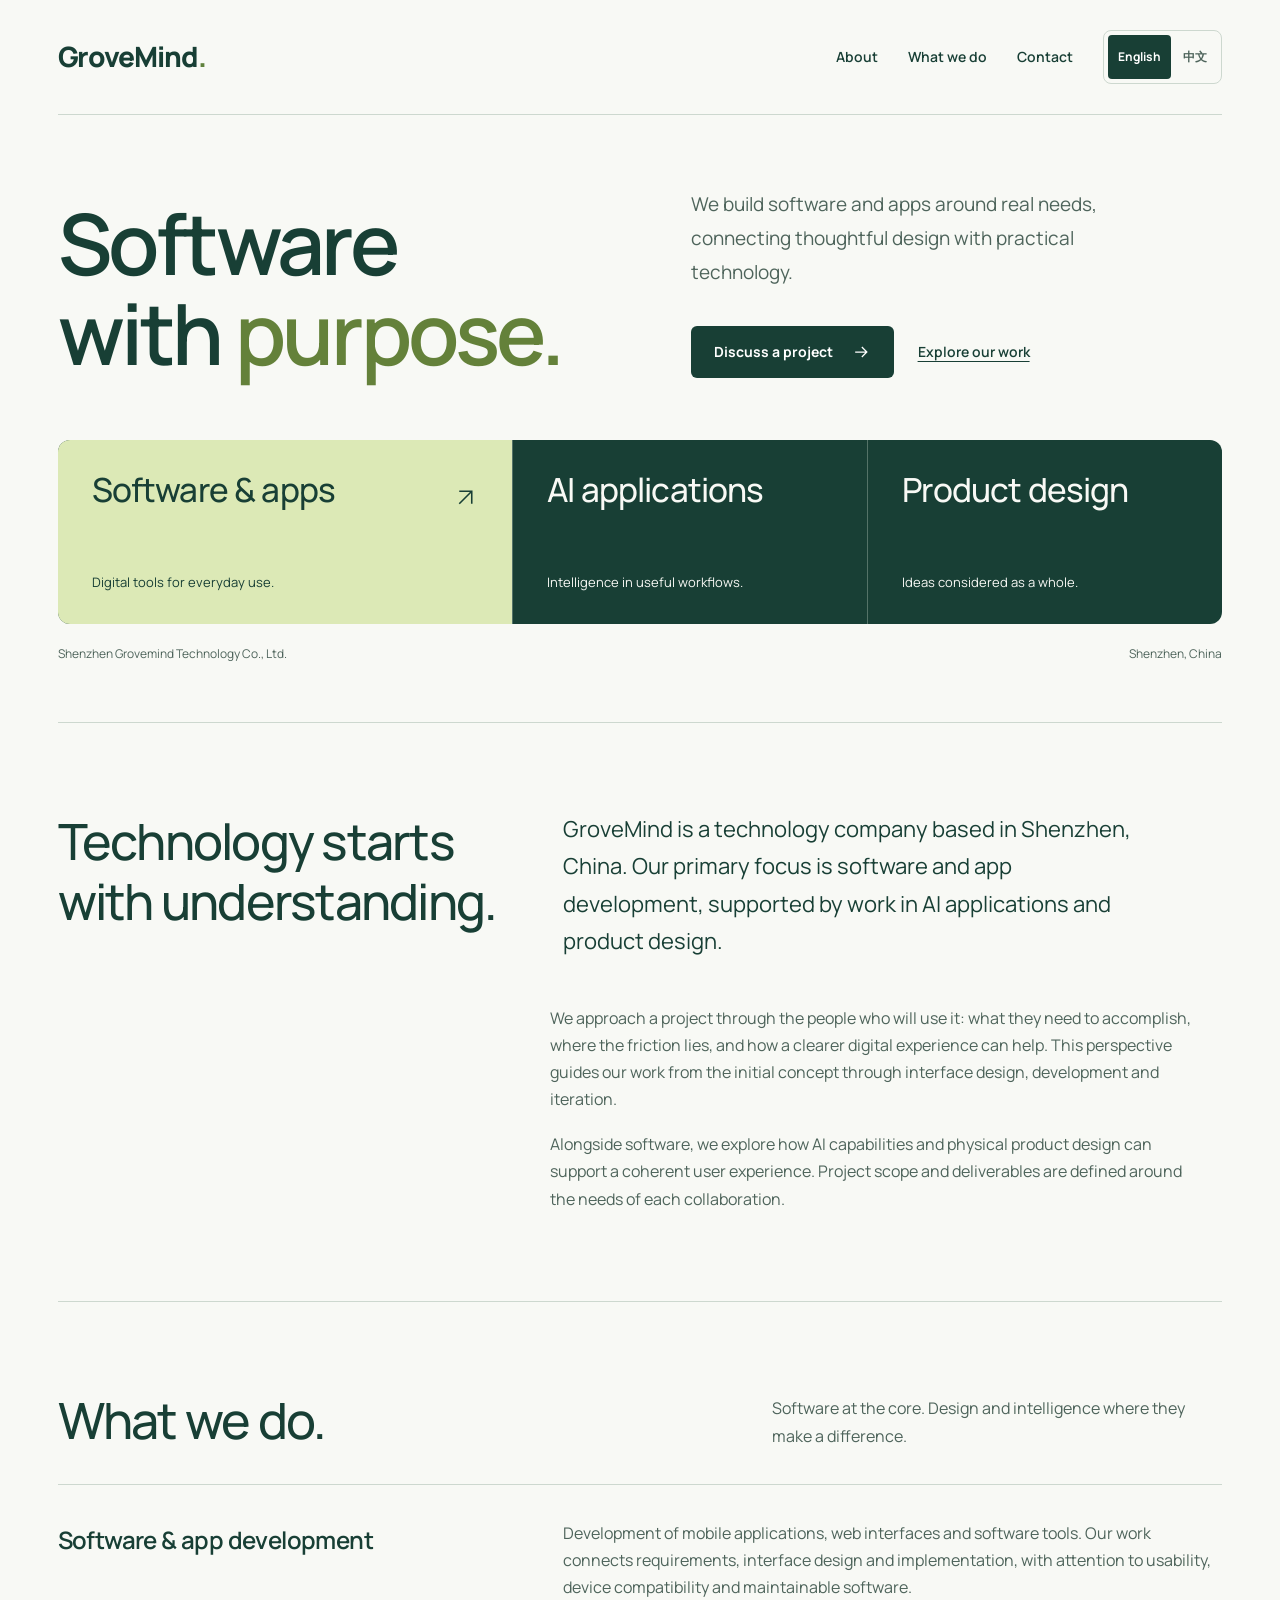
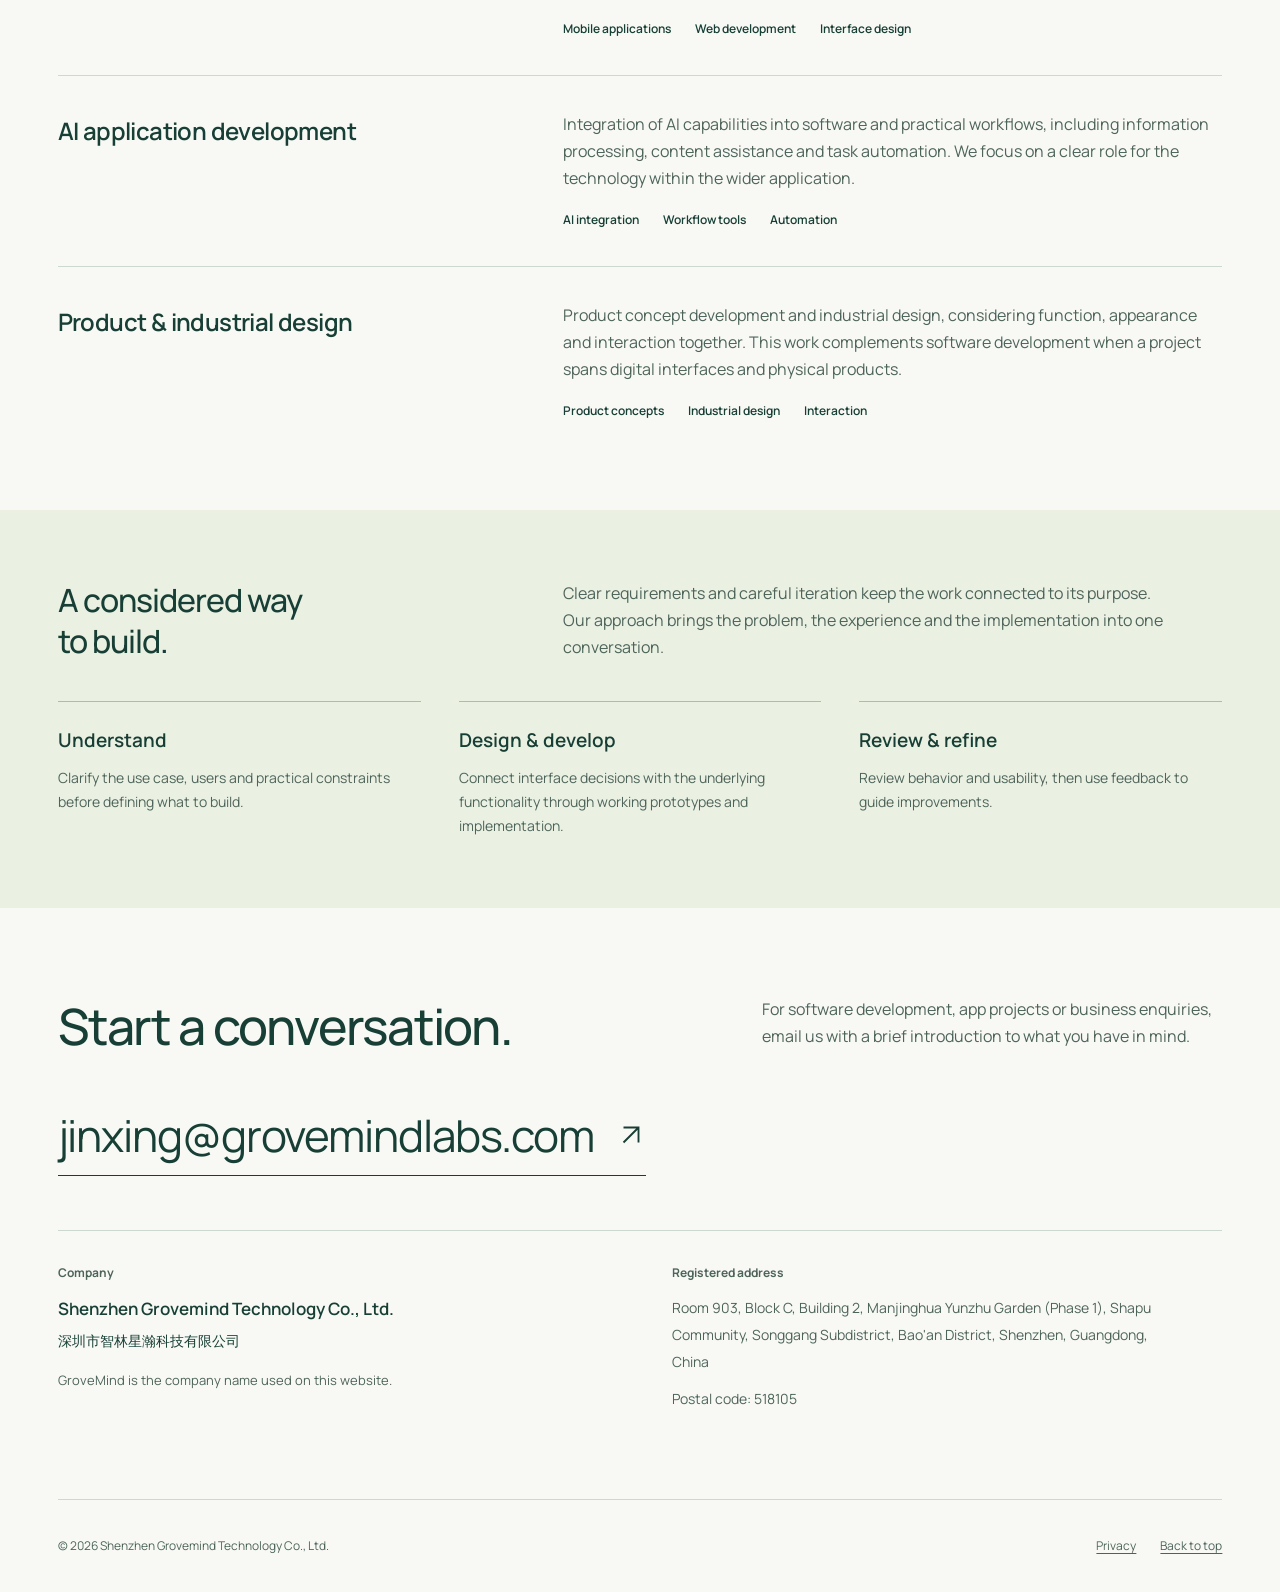
==== index.html @ 10b30dbb "Create bilingual GroveMind company website" ====
<!doctype html>
<html lang="en">
<head>
  <meta charset="utf-8">
  <meta name="viewport" content="width=device-width, initial-scale=1">
  <meta name="theme-color" content="#183f35">
  <meta name="description" content="GroveMind — Shenzhen Grovemind Technology Co., Ltd. Software and app development, AI applications and product design. 深圳市智林星瀚科技有限公司：软件与 App 开发、AI 应用及产品设计。">
  <meta property="og:type" content="website">
  <meta property="og:title" content="GroveMind | Software & App Development">
  <meta property="og:description" content="Software with purpose. A Shenzhen-based technology company focused on software and app development. 深圳市智林星瀚科技有限公司。">
  <title>GroveMind | Software & App Development · 软件与 App 开发</title>
  <link rel="icon" href="./assets/favicon.svg" type="image/svg+xml">
  <link rel="preload" href="./assets/manrope-variable.ttf" as="font" type="font/ttf" crossorigin>
  <script>
    document.documentElement.classList.add('js');
    try {
      var selectedLanguage = new URLSearchParams(location.search).get('lang') || localStorage.getItem('grovemind-language');
      document.documentElement.lang = selectedLanguage === 'zh' ? 'zh-CN' : 'en';
    } catch (_) { document.documentElement.lang = 'en'; }
  </script>
  <style>
    @font-face{font-family:Manrope;src:url('./assets/manrope-variable.ttf') format('truetype');font-weight:200 800;font-display:swap}
    :root{--paper:#f8f9f5;--ink:#183f35;--muted:#4e645b;--line:#cdd8cf;--green:#dce9b6;--white:#fff;--accent:#bfe17d;--space:clamp(22px,4.5vw,72px);--width:1280px}
    *{box-sizing:border-box}html{scroll-behavior:smooth;scroll-padding-top:32px}body{margin:0;background:var(--paper);color:var(--ink);font-family:Manrope,"PingFang SC","Microsoft YaHei",sans-serif;font-size:16px;line-height:1.7;-webkit-font-smoothing:antialiased}
    html.js[lang="en"] [data-lang="zh"],html.js[lang="zh-CN"] [data-lang="en"]{display:none!important}html:not(.js) .language{display:none}
    h1,h2,h3,p{margin:0}h1,h2,h3{text-wrap:balance}a{color:inherit;text-underline-offset:.25em}button{font:inherit}a,button{-webkit-tap-highlight-color:transparent}a:focus-visible,button:focus-visible,summary:focus-visible{outline:3px solid var(--ink);outline-offset:6px}::selection{background:var(--ink);color:var(--paper)}body{scrollbar-color:var(--muted) var(--paper)}
    .wrap{width:min(var(--width),calc(100% - var(--space)*2));margin-inline:auto}.skip{position:absolute;left:20px;top:-100px;background:var(--ink);color:var(--white);padding:10px 20px;z-index:10}.skip:focus{top:15px}
    .site-header{display:flex;align-items:center;justify-content:space-between;gap:30px;padding-block:30px;border-bottom:1px solid var(--line)}.brand{text-decoration:none;font-size:28px;font-weight:800;letter-spacing:-.04em;white-space:nowrap}.brand-dot{color:#60823d}.nav-right,.nav-links{display:flex;align-items:center;gap:30px}.nav-links a{font-size:14px;font-weight:600;text-decoration:none}.nav-links a:hover{text-decoration:underline}.language{display:flex;align-items:center;border:1px solid var(--line);padding:4px;border-radius:8px;gap:2px}.language button{border:0;background:transparent;color:var(--muted);font-size:12px;font-weight:700;padding:7px 10px;min-height:44px;border-radius:4px;cursor:pointer}.language button[aria-pressed="true"]{background:var(--ink);color:var(--white)}.language button:hover{background:#e5ebde}.language button[aria-pressed="true"]:hover{background:#285547}
    .hero{padding-top:72px;padding-bottom:58px}.hero-main{display:grid;grid-template-columns:1.1fr 1fr;align-items:end;gap:48px}.hero h1{font-size:clamp(56px,6.6vw,92px);font-weight:600;line-height:1.06;letter-spacing:-.04em}.hero h1 em{font-style:normal;color:#64813a}.hero-copy{max-width:39ch;font-size:19px;color:var(--muted);padding-bottom:6px;line-height:1.8}.hero-actions{display:flex;align-items:center;gap:24px;margin-top:30px}.button{display:inline-flex;justify-content:center;align-items:center;gap:18px;padding:14px 23px;min-height:52px;border-radius:6px;background:var(--ink);color:var(--white);font-size:14px;font-weight:700;text-decoration:none;transition:background .2s}.button:hover{background:#285547}.icon{width:20px;height:20px;fill:none;stroke:currentColor;stroke-width:1.5;flex:none}.sub-link{font-size:14px;font-weight:600}
    .scope-band{margin-top:62px;display:grid;grid-template-columns:1.28fr 1fr 1fr;background:var(--ink);color:var(--paper);min-height:184px;border-radius:12px;overflow:hidden}.scope-band>div{padding:30px 34px;display:flex;flex-direction:column;justify-content:space-between;gap:23px}.scope-band>div+div{border-left:1px solid #547368}.scope-band .primary{background:var(--green);color:var(--ink)}.scope-band .scope-name{font-size:clamp(22px,2.6vw,34px);font-weight:500;line-height:1.2;letter-spacing:-.025em}.scope-band .scope-detail{font-size:13px}.scope-band svg{align-self:flex-end;width:25px;height:25px}.scope-top{display:flex;justify-content:space-between;align-items:start;gap:14px}
    .hero-bottom{display:flex;justify-content:space-between;gap:24px;align-items:center;margin-top:20px;font-size:12px;color:var(--muted)}.hero-bottom p:last-child{text-align:right}
    .section{padding-block:88px;border-top:1px solid var(--line)}.section-heading{display:grid;grid-template-columns:.8fr 1.2fr;gap:65px;margin-bottom:44px}.section-heading h2,.contact h2{font-size:clamp(32px,4vw,50px);font-weight:500;letter-spacing:-.035em;line-height:1.2}.intro-text{font-size:22px;line-height:1.7;max-width:44ch}.about-detail{margin-left:calc(40% + 26px);max-width:65ch;color:var(--muted);font-size:16px}.about-detail p+p{margin-top:18px}
    .practice-heading{display:flex;align-items:end;justify-content:space-between;gap:40px;margin-bottom:34px}.practice-heading h2{font-size:clamp(32px,4vw,50px);font-weight:500;letter-spacing:-.035em;line-height:1.2}.practice-heading>p{max-width:45ch;color:var(--muted)}.service{display:grid;grid-template-columns:.8fr 1.2fr;gap:65px;padding:35px 0;border-top:1px solid var(--line)}.service h3{font-size:24px;font-weight:600;letter-spacing:-.025em}.service .service-text{color:var(--muted);max-width:65ch}.service .topics{display:flex;gap:8px 24px;flex-wrap:wrap;margin-top:18px;color:var(--ink);font-size:12px;font-weight:600}.service:last-child{padding-bottom:0}
    .approach{background:#eaf0e2;padding-block:70px}.approach-top{display:grid;grid-template-columns:.8fr 1.2fr;gap:65px;margin-bottom:38px}.approach h2{font-size:32px;font-weight:500;letter-spacing:-.03em;line-height:1.3}.approach-top>p{max-width:61ch;color:var(--muted)}.approach-steps{display:grid;grid-template-columns:repeat(3,1fr);gap:38px}.approach-steps article{border-top:1px solid #adbea6;padding-top:22px}.approach-steps h3{font-size:19px;font-weight:600;margin-bottom:10px}.approach-steps p{font-size:14px;color:var(--muted);max-width:42ch}
    .contact{padding-block:88px}.contact-top{display:flex;justify-content:space-between;align-items:start;gap:45px;margin-bottom:50px}.contact-top>p{max-width:46ch;color:var(--muted)}.contact-mail{display:inline-flex;align-items:center;gap:22px;text-decoration:none;border-bottom:1px solid var(--ink);padding-bottom:10px;font-size:clamp(20px,3.8vw,44px);line-height:1.35;letter-spacing:-.025em;overflow-wrap:anywhere}.contact-mail:hover{color:#537230}.contact-mail .icon{width:30px;height:30px}.company-details{border-top:1px solid var(--line);display:grid;grid-template-columns:1fr 1fr;gap:65px;margin-top:54px;padding-top:32px;font-size:14px}.detail-title{font-size:12px;font-weight:700;color:var(--muted);margin-bottom:12px}.company-name{font-size:17px;font-weight:600;line-height:1.6}.company-cn{font-family:"PingFang SC","Microsoft YaHei",sans-serif;margin-top:7px}.company-description{font-size:13px;color:var(--muted);margin-top:16px}.company-details address{font-style:normal;color:var(--muted);line-height:1.9;max-width:57ch}.company-details address+p{margin-top:12px;color:var(--muted)}
    footer{border-top:1px solid var(--line);padding-block:24px;display:flex;align-items:center;justify-content:space-between;gap:22px;font-size:12px;color:var(--muted)}footer a{white-space:nowrap;display:inline-flex;align-items:center;min-height:44px}.footer-links{display:flex;gap:24px}
    html[lang="zh-CN"] h1{font-size:clamp(48px,6vw,80px);line-height:1.25;letter-spacing:-.025em}html[lang="zh-CN"] .hero-copy{max-width:29em}html[lang="zh-CN"] .scope-name{font-size:clamp(23px,2.5vw,32px)}html[lang="zh-CN"] .intro-text{line-height:1.9}
    @media(prefers-reduced-motion:no-preference){.scope-band .primary svg{animation:route-in .8s cubic-bezier(.16,1,.3,1) both}@keyframes route-in{from{transform:translate(-10px,10px)}to{transform:translate(0,0)}}}
    @media(max-width:900px){.nav-right,.nav-links{gap:18px}.hero{padding-top:54px}.hero-main{gap:30px}.hero-copy{font-size:17px}.hero-actions{gap:16px}.scope-band>div{padding:26px}.section-heading,.service,.approach-top{gap:36px}.company-details{gap:36px}.hero-bottom{align-items:start}.hero-bottom p:first-child{max-width:60%}.contact-mail{font-size:32px}}
    @media(max-width:680px){.site-header{padding-block:20px;gap:14px}.brand{font-size:25px}.nav-links{display:none}.nav-right{gap:0}.language button{padding:7px 9px}.hero{padding-top:46px;padding-bottom:36px}.hero-main{grid-template-columns:1fr;gap:27px}.hero h1{font-size:59px}.hero-copy{font-size:16px;max-width:42ch}.hero-actions{margin-top:24px;gap:24px}.button{padding:13px 20px}.scope-band{margin-top:36px;grid-template-columns:1fr;min-height:0}.scope-band>div{padding:22px 24px;gap:13px}.scope-band>div+div{border-left:0;border-top:1px solid #547368}.scope-band .scope-name{font-size:25px}.scope-band .scope-detail{font-size:12px}.scope-band .scope-top{align-items:center}.scope-band svg{width:22px;height:22px}.hero-bottom{font-size:12px;gap:20px}.hero-bottom p:first-child{max-width:65%}.section{padding-block:54px}.section-heading,.service,.approach-top{grid-template-columns:1fr;gap:24px}.section-heading{margin-bottom:23px}.section-heading h2,.practice-heading h2,.contact h2{font-size:34px}.intro-text{font-size:20px}.about-detail{margin-left:0;font-size:15px}.practice-heading{display:block;margin-bottom:28px}.practice-heading>p{margin-top:20px;font-size:15px}.service{padding:26px 0;gap:14px}.service h3{font-size:22px}.service .service-text{font-size:15px}.service .topics{font-size:12px;gap:7px 18px}.approach{padding-block:48px}.approach-top{gap:19px}.approach h2{font-size:30px}.approach-top>p{font-size:15px}.approach-steps{grid-template-columns:1fr;gap:26px}.approach-steps p{max-width:48ch}.contact{padding-block:54px}.contact-top{display:block;margin-bottom:30px}.contact-top>p{margin-top:22px;font-size:15px}.contact-mail{font-size:clamp(18px,5.7vw,31px);gap:10px}.contact-mail .icon{width:21px;height:21px}.company-details{grid-template-columns:1fr;gap:28px;margin-top:36px;padding-top:25px}.company-name{font-size:16px}footer{align-items:start;font-size:12px;flex-direction:column;gap:13px}.footer-links{gap:23px}html[lang="zh-CN"] h1{font-size:52px}html[lang="zh-CN"] .hero h1 br{display:block}}
    @media(prefers-reduced-motion:reduce){html{scroll-behavior:auto}*,*::before,*::after{animation:none!important;transition:none!important}}
  </style>
</head>
<body>
  <a href="#main" class="skip"><span data-lang="en">Skip to content</span><span data-lang="zh" lang="zh-CN">跳至正文</span></a>
  <header class="site-header wrap">
    <a class="brand" href="#" aria-label="GroveMind home">GroveMind<span class="brand-dot">.</span></a>
    <div class="nav-right">
      <nav class="nav-links" aria-label="Main navigation">
        <a href="#about"><span data-lang="en">About</span><span data-lang="zh" lang="zh-CN">关于我们</span></a>
        <a href="#services"><span data-lang="en">What we do</span><span data-lang="zh" lang="zh-CN">业务方向</span></a>
        <a href="#contact"><span data-lang="en">Contact</span><span data-lang="zh" lang="zh-CN">联系我们</span></a>
      </nav>
      <div class="language" role="group" aria-label="Language / 语言">
        <button type="button" data-set-lang="en" aria-pressed="true" lang="en">English</button>
        <button type="button" data-set-lang="zh" aria-pressed="false" lang="zh-CN">中文</button>
      </div>
    </div>
  </header>
  <main id="main">
    <section class="hero wrap" aria-labelledby="hero-title">
      <div class="hero-main">
        <h1 id="hero-title"><span data-lang="en">Software<br>with <em>purpose.</em></span><span data-lang="zh" lang="zh-CN">用软件，<br>让想法<em>落地。</em></span></h1>
        <div>
          <p class="hero-copy"><span data-lang="en">We build software and apps around real needs, connecting thoughtful design with practical technology.</span><span data-lang="zh" lang="zh-CN">专注软件与 App 开发，以实际需求为起点，将清晰的设计与实用的技术连接起来。</span></p>
          <div class="hero-actions">
            <a class="button" href="mailto:jinxing@grovemindlabs.com"><span data-lang="en">Discuss a project</span><span data-lang="zh" lang="zh-CN">联系洽谈项目</span><svg class="icon" aria-hidden="true" viewBox="0 0 24 24"><path d="M5 12h14m-6-6 6 6-6 6"/></svg></a>
            <a class="sub-link" href="#services"><span data-lang="en">Explore our work</span><span data-lang="zh" lang="zh-CN">了解业务方向</span></a>
          </div>
        </div>
      </div>
      <div class="scope-band" aria-label="Business areas / 业务方向">
        <div class="primary"><div class="scope-top"><p class="scope-name"><span data-lang="en">Software & apps</span><span data-lang="zh" lang="zh-CN">软件与应用</span></p><svg class="icon" aria-hidden="true" viewBox="0 0 24 24"><path d="M6 18 18 6M6 6h12v12"/></svg></div><p class="scope-detail"><span data-lang="en">Digital tools for everyday use.</span><span data-lang="zh" lang="zh-CN">服务真实场景的数字工具。</span></p></div>
        <div><div class="scope-top"><p class="scope-name"><span data-lang="en">AI applications</span><span data-lang="zh" lang="zh-CN">AI 应用</span></p></div><p class="scope-detail"><span data-lang="en">Intelligence in useful workflows.</span><span data-lang="zh" lang="zh-CN">融入实际工作流程的智能能力。</span></p></div>
        <div><div class="scope-top"><p class="scope-name"><span data-lang="en">Product design</span><span data-lang="zh" lang="zh-CN">产品设计</span></p></div><p class="scope-detail"><span data-lang="en">Ideas considered as a whole.</span><span data-lang="zh" lang="zh-CN">统筹功能、外观与使用体验。</span></p></div>
      </div>
      <div class="hero-bottom"><p>Shenzhen Grovemind Technology Co., Ltd.</p><p><span data-lang="en">Shenzhen, China</span><span data-lang="zh" lang="zh-CN">中国 · 深圳</span></p></div>
    </section>
    <section class="section wrap" id="about" aria-labelledby="about-title">
      <div class="section-heading"><h2 id="about-title"><span data-lang="en">Technology starts<br>with understanding.</span><span data-lang="zh" lang="zh-CN">从理解需求开始，<br>把技术用于实处。</span></h2><p class="intro-text"><span data-lang="en">GroveMind is a technology company based in Shenzhen, China. Our primary focus is software and app development, supported by work in AI applications and product design.</span><span data-lang="zh" lang="zh-CN">GroveMind（深圳市智林星瀚科技有限公司）是一家位于中国深圳的科技公司，以软件与 App 开发为核心，同时开展 AI 应用开发与产品设计。</span></p></div>
      <div class="about-detail"><p><span data-lang="en">We approach a project through the people who will use it: what they need to accomplish, where the friction lies, and how a clearer digital experience can help. This perspective guides our work from the initial concept through interface design, development and iteration.</span><span data-lang="zh" lang="zh-CN">我们从使用者出发理解项目：需要完成什么、哪些环节存在阻力，以及怎样通过更清晰的数字体验改善流程。这样的思路贯穿需求梳理、界面设计、开发与迭代。</span></p><p><span data-lang="en">Alongside software, we explore how AI capabilities and physical product design can support a coherent user experience. Project scope and deliverables are defined around the needs of each collaboration.</span><span data-lang="zh" lang="zh-CN">围绕软件开发，我们也关注 AI 能力与实体产品设计如何共同服务于完整的使用体验，并根据具体合作需求确定项目范围与交付内容。</span></p></div>
    </section>
    <section class="section wrap" id="services" aria-labelledby="services-title">
      <div class="practice-heading"><h2 id="services-title"><span data-lang="en">What we do.</span><span data-lang="zh" lang="zh-CN">我们的业务。</span></h2><p><span data-lang="en">Software at the core. Design and intelligence where they make a difference.</span><span data-lang="zh" lang="zh-CN">以软件为核心，让设计与智能服务于实际需求。</span></p></div>
      <article class="service"><h3><span data-lang="en">Software & app development</span><span data-lang="zh" lang="zh-CN">软件与 App 开发</span></h3><div><p class="service-text"><span data-lang="en">Development of mobile applications, web interfaces and software tools. Our work connects requirements, interface design and implementation, with attention to usability, device compatibility and maintainable software.</span><span data-lang="zh" lang="zh-CN">开展移动应用、网页界面与软件工具开发，衔接需求梳理、界面设计和功能实现，关注易用性、设备适配与后续维护。</span></p><p class="topics"><span data-lang="en">Mobile applications</span><span data-lang="zh" lang="zh-CN">移动应用</span><span data-lang="en">Web development</span><span data-lang="zh" lang="zh-CN">网页开发</span><span data-lang="en">Interface design</span><span data-lang="zh" lang="zh-CN">界面设计</span></p></div></article>
      <article class="service"><h3><span data-lang="en">AI application development</span><span data-lang="zh" lang="zh-CN">AI 应用开发</span></h3><div><p class="service-text"><span data-lang="en">Integration of AI capabilities into software and practical workflows, including information processing, content assistance and task automation. We focus on a clear role for the technology within the wider application.</span><span data-lang="zh" lang="zh-CN">将 AI 能力融入软件和具体工作流程，涵盖信息处理、内容辅助与任务自动化，重视技术在整体应用中的明确作用与使用边界。</span></p><p class="topics"><span data-lang="en">AI integration</span><span data-lang="zh" lang="zh-CN">AI 能力集成</span><span data-lang="en">Workflow tools</span><span data-lang="zh" lang="zh-CN">流程工具</span><span data-lang="en">Automation</span><span data-lang="zh" lang="zh-CN">自动化</span></p></div></article>
      <article class="service"><h3><span data-lang="en">Product & industrial design</span><span data-lang="zh" lang="zh-CN">产品与工业设计</span></h3><div><p class="service-text"><span data-lang="en">Product concept development and industrial design, considering function, appearance and interaction together. This work complements software development when a project spans digital interfaces and physical products.</span><span data-lang="zh" lang="zh-CN">开展产品概念与工业设计，统筹功能、外观和交互体验；在同时涉及数字界面与实体产品的项目中，与软件开发协同推进。</span></p><p class="topics"><span data-lang="en">Product concepts</span><span data-lang="zh" lang="zh-CN">产品概念</span><span data-lang="en">Industrial design</span><span data-lang="zh" lang="zh-CN">工业设计</span><span data-lang="en">Interaction</span><span data-lang="zh" lang="zh-CN">交互体验</span></p></div></article>
    </section>
    <section class="approach" aria-labelledby="approach-title"><div class="wrap">
      <div class="approach-top"><h2 id="approach-title"><span data-lang="en">A considered way<br>to build.</span><span data-lang="zh" lang="zh-CN">把每一步，<br>想清楚、做扎实。</span></h2><p><span data-lang="en">Clear requirements and careful iteration keep the work connected to its purpose. Our approach brings the problem, the experience and the implementation into one conversation.</span><span data-lang="zh" lang="zh-CN">用清晰的需求与持续迭代，让开发始终围绕项目目标展开，将问题、使用体验与技术实现放在一起考虑。</span></p></div>
      <div class="approach-steps"><article><h3><span data-lang="en">Understand</span><span data-lang="zh" lang="zh-CN">理解需求</span></h3><p><span data-lang="en">Clarify the use case, users and practical constraints before defining what to build.</span><span data-lang="zh" lang="zh-CN">明确使用场景、目标用户与实际约束，梳理项目范围。</span></p></article><article><h3><span data-lang="en">Design & develop</span><span data-lang="zh" lang="zh-CN">设计与开发</span></h3><p><span data-lang="en">Connect interface decisions with the underlying functionality through working prototypes and implementation.</span><span data-lang="zh" lang="zh-CN">通过原型与功能实现，将界面设计和底层功能衔接起来。</span></p></article><article><h3><span data-lang="en">Review & refine</span><span data-lang="zh" lang="zh-CN">检查与迭代</span></h3><p><span data-lang="en">Review behavior and usability, then use feedback to guide improvements.</span><span data-lang="zh" lang="zh-CN">检查功能表现与使用体验，并根据反馈持续改进。</span></p></article></div>
    </div></section>
    <section class="contact wrap" id="contact" aria-labelledby="contact-title">
      <div class="contact-top"><h2 id="contact-title"><span data-lang="en">Start a conversation.</span><span data-lang="zh" lang="zh-CN">从一次沟通开始。</span></h2><p><span data-lang="en">For software development, app projects or business enquiries, email us with a brief introduction to what you have in mind.</span><span data-lang="zh" lang="zh-CN">如需软件开发、App 项目合作或商务沟通，欢迎通过邮件介绍你的需求。</span></p></div>
      <a class="contact-mail" href="mailto:jinxing@grovemindlabs.com">jinxing@grovemindlabs.com<svg class="icon" aria-hidden="true" viewBox="0 0 24 24"><path d="M6 18 18 6M6 6h12v12"/></svg></a>
      <div class="company-details"><div><p class="detail-title"><span data-lang="en">Company</span><span data-lang="zh" lang="zh-CN">公司主体</span></p><p class="company-name" lang="en">Shenzhen Grovemind Technology Co., Ltd.</p><p class="company-cn" lang="zh-CN">深圳市智林星瀚科技有限公司</p><p class="company-description"><span data-lang="en">GroveMind is the company name used on this website.</span><span data-lang="zh" lang="zh-CN">GroveMind 为本网站使用的公司英文简称。</span></p></div><div><p class="detail-title"><span data-lang="en">Registered address</span><span data-lang="zh" lang="zh-CN">注册地址</span></p><address><span data-lang="en">Room 903, Block C, Building 2, Manjinghua Yunzhu Garden (Phase 1), Shapu Community, Songgang Subdistrict, Bao'an District, Shenzhen, Guangdong, China</span><span data-lang="zh" lang="zh-CN">中国广东省深圳市宝安区松岗街道沙浦社区满京华云著花园（一期）2号楼C座903</span></address><p><span data-lang="en">Postal code: 518105</span><span data-lang="zh" lang="zh-CN">邮政编码：518105</span></p></div></div>
    </section>
  </main>
  <footer class="wrap"><p>© 2026 Shenzhen Grovemind Technology Co., Ltd.</p><div class="footer-links"><a href="./privacy.html"><span data-lang="en">Privacy</span><span data-lang="zh" lang="zh-CN">隐私说明</span></a><a href="#"><span data-lang="en">Back to top</span><span data-lang="zh" lang="zh-CN">返回顶部</span></a></div></footer>
  <script>
    (function () {
      var buttons = document.querySelectorAll('[data-set-lang]');
      function setLanguage(language, persist) {
        var isChinese = language === 'zh';
        document.documentElement.lang = isChinese ? 'zh-CN' : 'en';
        document.title = isChinese ? 'GroveMind | 软件与 App 开发 · 深圳市智林星瀚科技有限公司' : 'GroveMind | Software & App Development';
        buttons.forEach(function (button) { button.setAttribute('aria-pressed', String(button.dataset.setLang === language)); });
        if (persist) {
          try { localStorage.setItem('grovemind-language', language); } catch (_) {}
          var url = new URL(location.href); url.searchParams.set('lang', language);
          history.replaceState(null, '', url.pathname + url.search + url.hash);
        }
        var privacy = document.querySelector('a[href^="./privacy.html"]');
        if (privacy) privacy.href = './privacy.html?lang=' + language;
      }
      buttons.forEach(function (button) { button.addEventListener('click', function () { setLanguage(button.dataset.setLang, true); }); });
      setLanguage(document.documentElement.lang === 'zh-CN' ? 'zh' : 'en', false);
    })();
  </script>
</body>
</html>
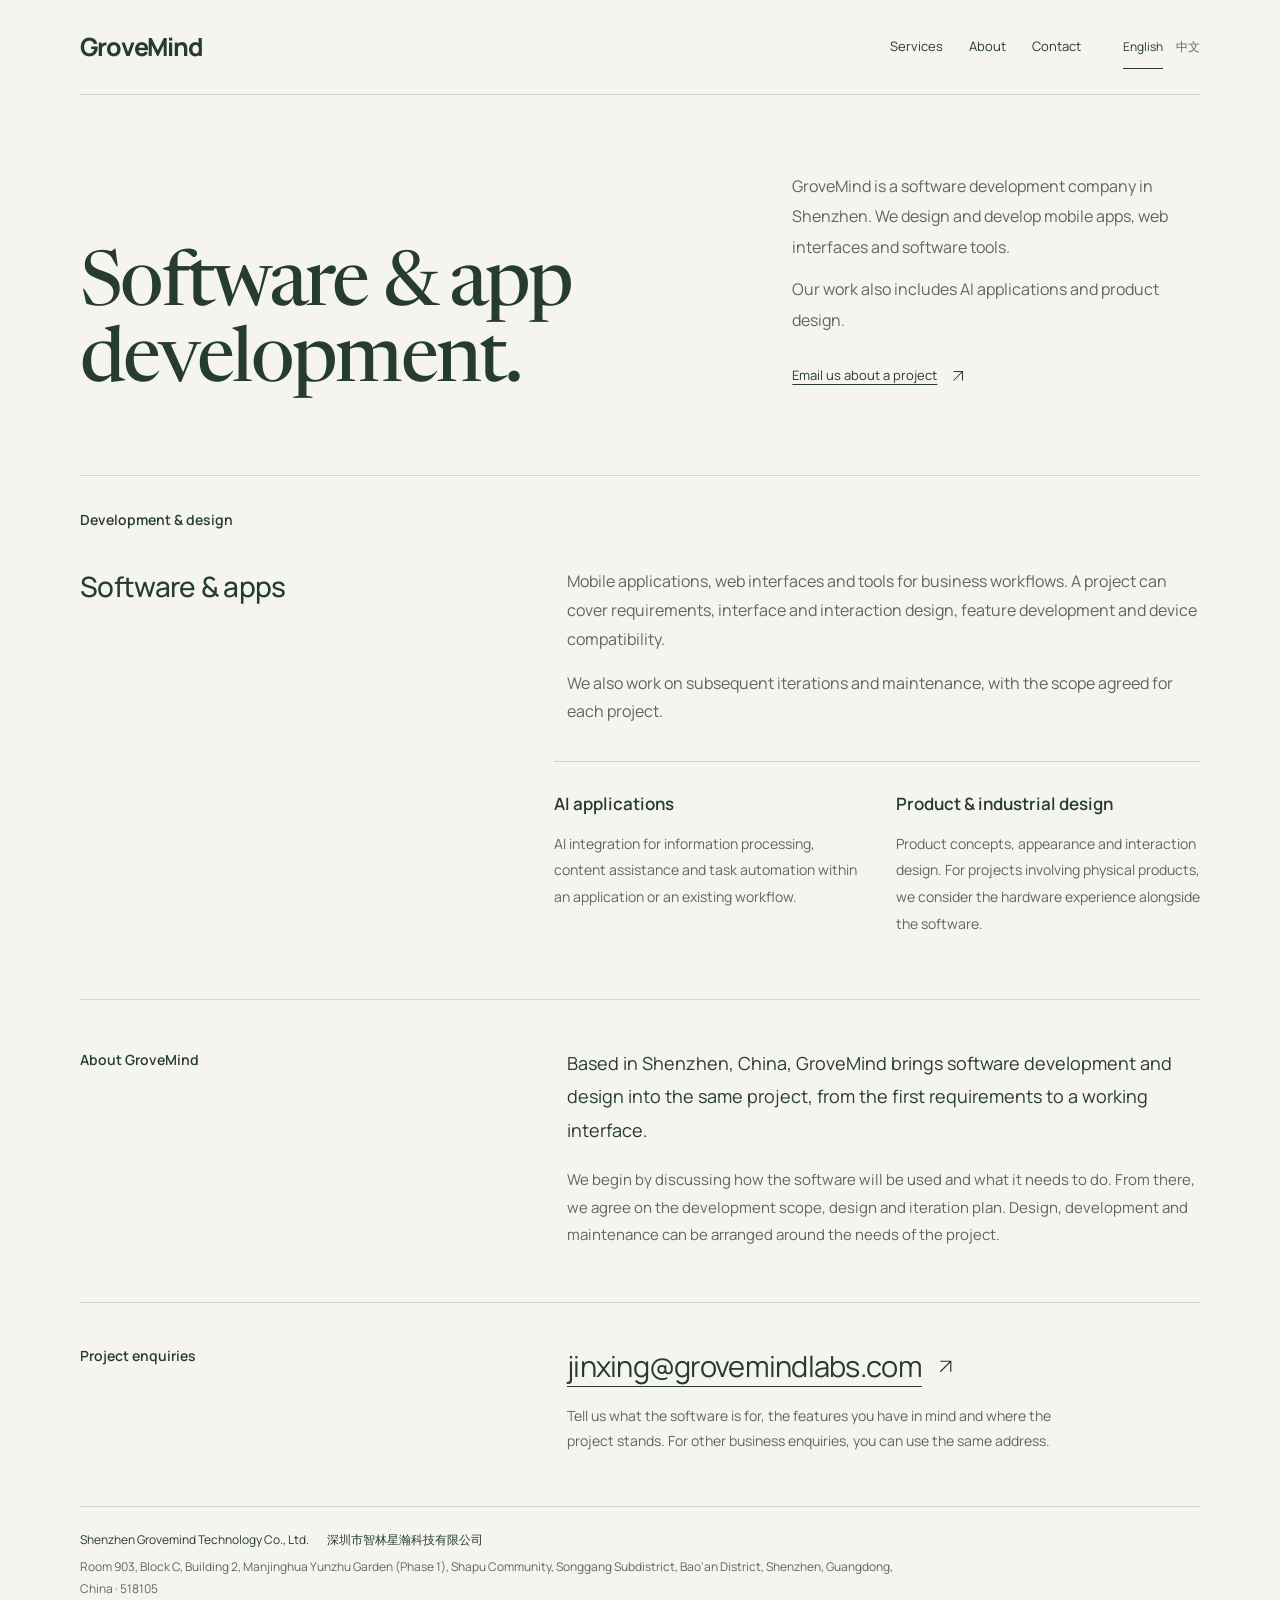
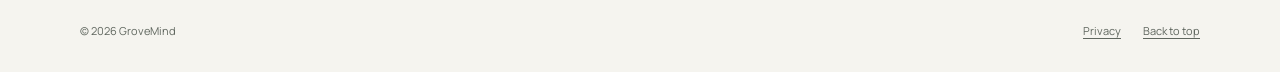
==== commit 5937ea9d: "Refine GroveMind typography and compact legal footer" ====
--- a/index.html
+++ b/index.html
@@ -3,12 +3,17 @@
 <head>
   <meta charset="utf-8">
   <meta name="viewport" content="width=device-width, initial-scale=1">
-  <meta name="theme-color" content="#183f35">
+  <meta name="theme-color" content="#f5f4ef">
   <meta name="description" content="GroveMind — Shenzhen Grovemind Technology Co., Ltd. Software and app development, AI applications and product design. 深圳市智林星瀚科技有限公司：软件与 App 开发、AI 应用及产品设计。">
   <meta property="og:type" content="website">
+  <meta property="og:url" content="https://grovemindlabs.com/">
   <meta property="og:title" content="GroveMind | Software & App Development">
-  <meta property="og:description" content="Software with purpose. A Shenzhen-based technology company focused on software and app development. 深圳市智林星瀚科技有限公司。">
+  <meta property="og:description" content="Software and app development in Shenzhen, China. 深圳市智林星瀚科技有限公司。">
   <title>GroveMind | Software & App Development · 软件与 App 开发</title>
+  <link rel="canonical" href="https://grovemindlabs.com/">
+  <link rel="alternate" hreflang="en" href="https://grovemindlabs.com/?lang=en">
+  <link rel="alternate" hreflang="zh-CN" href="https://grovemindlabs.com/?lang=zh">
+  <link rel="alternate" hreflang="x-default" href="https://grovemindlabs.com/">
   <link rel="icon" href="./assets/favicon.svg" type="image/svg+xml">
   <link rel="preload" href="./assets/manrope-variable.ttf" as="font" type="font/ttf" crossorigin>
   <script>
@@ -20,83 +25,81 @@
   </script>
   <style>
     @font-face{font-family:Manrope;src:url('./assets/manrope-variable.ttf') format('truetype');font-weight:200 800;font-display:swap}
-    :root{--paper:#f8f9f5;--ink:#183f35;--muted:#4e645b;--line:#cdd8cf;--green:#dce9b6;--white:#fff;--accent:#bfe17d;--space:clamp(22px,4.5vw,72px);--width:1280px}
-    *{box-sizing:border-box}html{scroll-behavior:smooth;scroll-padding-top:32px}body{margin:0;background:var(--paper);color:var(--ink);font-family:Manrope,"PingFang SC","Microsoft YaHei",sans-serif;font-size:16px;line-height:1.7;-webkit-font-smoothing:antialiased}
+    @font-face{font-family:Newsreader;src:url('./assets/newsreader-variable.ttf') format('truetype');font-weight:200 800;font-display:swap}
+    :root{--paper:#f5f4ef;--ink:#263b32;--muted:#60675f;--line:#d3d5cb;--accent:#355d47;--gutter:clamp(24px,5vw,72px);--width:1120px}
+    *{box-sizing:border-box}html{scroll-behavior:smooth;scroll-padding-top:30px}body{margin:0;background:var(--paper);color:var(--ink);font:16px/1.8 Manrope,"PingFang SC","Microsoft YaHei",sans-serif;-webkit-font-smoothing:antialiased;scrollbar-color:var(--muted) var(--paper)}
     html.js[lang="en"] [data-lang="zh"],html.js[lang="zh-CN"] [data-lang="en"]{display:none!important}html:not(.js) .language{display:none}
-    h1,h2,h3,p{margin:0}h1,h2,h3{text-wrap:balance}a{color:inherit;text-underline-offset:.25em}button{font:inherit}a,button{-webkit-tap-highlight-color:transparent}a:focus-visible,button:focus-visible,summary:focus-visible{outline:3px solid var(--ink);outline-offset:6px}::selection{background:var(--ink);color:var(--paper)}body{scrollbar-color:var(--muted) var(--paper)}
-    .wrap{width:min(var(--width),calc(100% - var(--space)*2));margin-inline:auto}.skip{position:absolute;left:20px;top:-100px;background:var(--ink);color:var(--white);padding:10px 20px;z-index:10}.skip:focus{top:15px}
-    .site-header{display:flex;align-items:center;justify-content:space-between;gap:30px;padding-block:30px;border-bottom:1px solid var(--line)}.brand{text-decoration:none;font-size:28px;font-weight:800;letter-spacing:-.04em;white-space:nowrap}.brand-dot{color:#60823d}.nav-right,.nav-links{display:flex;align-items:center;gap:30px}.nav-links a{font-size:14px;font-weight:600;text-decoration:none}.nav-links a:hover{text-decoration:underline}.language{display:flex;align-items:center;border:1px solid var(--line);padding:4px;border-radius:8px;gap:2px}.language button{border:0;background:transparent;color:var(--muted);font-size:12px;font-weight:700;padding:7px 10px;min-height:44px;border-radius:4px;cursor:pointer}.language button[aria-pressed="true"]{background:var(--ink);color:var(--white)}.language button:hover{background:#e5ebde}.language button[aria-pressed="true"]:hover{background:#285547}
-    .hero{padding-top:72px;padding-bottom:58px}.hero-main{display:grid;grid-template-columns:1.1fr 1fr;align-items:end;gap:48px}.hero h1{font-size:clamp(56px,6.6vw,92px);font-weight:600;line-height:1.06;letter-spacing:-.04em}.hero h1 em{font-style:normal;color:#64813a}.hero-copy{max-width:39ch;font-size:19px;color:var(--muted);padding-bottom:6px;line-height:1.8}.hero-actions{display:flex;align-items:center;gap:24px;margin-top:30px}.button{display:inline-flex;justify-content:center;align-items:center;gap:18px;padding:14px 23px;min-height:52px;border-radius:6px;background:var(--ink);color:var(--white);font-size:14px;font-weight:700;text-decoration:none;transition:background .2s}.button:hover{background:#285547}.icon{width:20px;height:20px;fill:none;stroke:currentColor;stroke-width:1.5;flex:none}.sub-link{font-size:14px;font-weight:600}
-    .scope-band{margin-top:62px;display:grid;grid-template-columns:1.28fr 1fr 1fr;background:var(--ink);color:var(--paper);min-height:184px;border-radius:12px;overflow:hidden}.scope-band>div{padding:30px 34px;display:flex;flex-direction:column;justify-content:space-between;gap:23px}.scope-band>div+div{border-left:1px solid #547368}.scope-band .primary{background:var(--green);color:var(--ink)}.scope-band .scope-name{font-size:clamp(22px,2.6vw,34px);font-weight:500;line-height:1.2;letter-spacing:-.025em}.scope-band .scope-detail{font-size:13px}.scope-band svg{align-self:flex-end;width:25px;height:25px}.scope-top{display:flex;justify-content:space-between;align-items:start;gap:14px}
-    .hero-bottom{display:flex;justify-content:space-between;gap:24px;align-items:center;margin-top:20px;font-size:12px;color:var(--muted)}.hero-bottom p:last-child{text-align:right}
-    .section{padding-block:88px;border-top:1px solid var(--line)}.section-heading{display:grid;grid-template-columns:.8fr 1.2fr;gap:65px;margin-bottom:44px}.section-heading h2,.contact h2{font-size:clamp(32px,4vw,50px);font-weight:500;letter-spacing:-.035em;line-height:1.2}.intro-text{font-size:22px;line-height:1.7;max-width:44ch}.about-detail{margin-left:calc(40% + 26px);max-width:65ch;color:var(--muted);font-size:16px}.about-detail p+p{margin-top:18px}
-    .practice-heading{display:flex;align-items:end;justify-content:space-between;gap:40px;margin-bottom:34px}.practice-heading h2{font-size:clamp(32px,4vw,50px);font-weight:500;letter-spacing:-.035em;line-height:1.2}.practice-heading>p{max-width:45ch;color:var(--muted)}.service{display:grid;grid-template-columns:.8fr 1.2fr;gap:65px;padding:35px 0;border-top:1px solid var(--line)}.service h3{font-size:24px;font-weight:600;letter-spacing:-.025em}.service .service-text{color:var(--muted);max-width:65ch}.service .topics{display:flex;gap:8px 24px;flex-wrap:wrap;margin-top:18px;color:var(--ink);font-size:12px;font-weight:600}.service:last-child{padding-bottom:0}
-    .approach{background:#eaf0e2;padding-block:70px}.approach-top{display:grid;grid-template-columns:.8fr 1.2fr;gap:65px;margin-bottom:38px}.approach h2{font-size:32px;font-weight:500;letter-spacing:-.03em;line-height:1.3}.approach-top>p{max-width:61ch;color:var(--muted)}.approach-steps{display:grid;grid-template-columns:repeat(3,1fr);gap:38px}.approach-steps article{border-top:1px solid #adbea6;padding-top:22px}.approach-steps h3{font-size:19px;font-weight:600;margin-bottom:10px}.approach-steps p{font-size:14px;color:var(--muted);max-width:42ch}
-    .contact{padding-block:88px}.contact-top{display:flex;justify-content:space-between;align-items:start;gap:45px;margin-bottom:50px}.contact-top>p{max-width:46ch;color:var(--muted)}.contact-mail{display:inline-flex;align-items:center;gap:22px;text-decoration:none;border-bottom:1px solid var(--ink);padding-bottom:10px;font-size:clamp(20px,3.8vw,44px);line-height:1.35;letter-spacing:-.025em;overflow-wrap:anywhere}.contact-mail:hover{color:#537230}.contact-mail .icon{width:30px;height:30px}.company-details{border-top:1px solid var(--line);display:grid;grid-template-columns:1fr 1fr;gap:65px;margin-top:54px;padding-top:32px;font-size:14px}.detail-title{font-size:12px;font-weight:700;color:var(--muted);margin-bottom:12px}.company-name{font-size:17px;font-weight:600;line-height:1.6}.company-cn{font-family:"PingFang SC","Microsoft YaHei",sans-serif;margin-top:7px}.company-description{font-size:13px;color:var(--muted);margin-top:16px}.company-details address{font-style:normal;color:var(--muted);line-height:1.9;max-width:57ch}.company-details address+p{margin-top:12px;color:var(--muted)}
-    footer{border-top:1px solid var(--line);padding-block:24px;display:flex;align-items:center;justify-content:space-between;gap:22px;font-size:12px;color:var(--muted)}footer a{white-space:nowrap;display:inline-flex;align-items:center;min-height:44px}.footer-links{display:flex;gap:24px}
-    html[lang="zh-CN"] h1{font-size:clamp(48px,6vw,80px);line-height:1.25;letter-spacing:-.025em}html[lang="zh-CN"] .hero-copy{max-width:29em}html[lang="zh-CN"] .scope-name{font-size:clamp(23px,2.5vw,32px)}html[lang="zh-CN"] .intro-text{line-height:1.9}
-    @media(prefers-reduced-motion:no-preference){.scope-band .primary svg{animation:route-in .8s cubic-bezier(.16,1,.3,1) both}@keyframes route-in{from{transform:translate(-10px,10px)}to{transform:translate(0,0)}}}
-    @media(max-width:900px){.nav-right,.nav-links{gap:18px}.hero{padding-top:54px}.hero-main{gap:30px}.hero-copy{font-size:17px}.hero-actions{gap:16px}.scope-band>div{padding:26px}.section-heading,.service,.approach-top{gap:36px}.company-details{gap:36px}.hero-bottom{align-items:start}.hero-bottom p:first-child{max-width:60%}.contact-mail{font-size:32px}}
-    @media(max-width:680px){.site-header{padding-block:20px;gap:14px}.brand{font-size:25px}.nav-links{display:none}.nav-right{gap:0}.language button{padding:7px 9px}.hero{padding-top:46px;padding-bottom:36px}.hero-main{grid-template-columns:1fr;gap:27px}.hero h1{font-size:59px}.hero-copy{font-size:16px;max-width:42ch}.hero-actions{margin-top:24px;gap:24px}.button{padding:13px 20px}.scope-band{margin-top:36px;grid-template-columns:1fr;min-height:0}.scope-band>div{padding:22px 24px;gap:13px}.scope-band>div+div{border-left:0;border-top:1px solid #547368}.scope-band .scope-name{font-size:25px}.scope-band .scope-detail{font-size:12px}.scope-band .scope-top{align-items:center}.scope-band svg{width:22px;height:22px}.hero-bottom{font-size:12px;gap:20px}.hero-bottom p:first-child{max-width:65%}.section{padding-block:54px}.section-heading,.service,.approach-top{grid-template-columns:1fr;gap:24px}.section-heading{margin-bottom:23px}.section-heading h2,.practice-heading h2,.contact h2{font-size:34px}.intro-text{font-size:20px}.about-detail{margin-left:0;font-size:15px}.practice-heading{display:block;margin-bottom:28px}.practice-heading>p{margin-top:20px;font-size:15px}.service{padding:26px 0;gap:14px}.service h3{font-size:22px}.service .service-text{font-size:15px}.service .topics{font-size:12px;gap:7px 18px}.approach{padding-block:48px}.approach-top{gap:19px}.approach h2{font-size:30px}.approach-top>p{font-size:15px}.approach-steps{grid-template-columns:1fr;gap:26px}.approach-steps p{max-width:48ch}.contact{padding-block:54px}.contact-top{display:block;margin-bottom:30px}.contact-top>p{margin-top:22px;font-size:15px}.contact-mail{font-size:clamp(18px,5.7vw,31px);gap:10px}.contact-mail .icon{width:21px;height:21px}.company-details{grid-template-columns:1fr;gap:28px;margin-top:36px;padding-top:25px}.company-name{font-size:16px}footer{align-items:start;font-size:12px;flex-direction:column;gap:13px}.footer-links{gap:23px}html[lang="zh-CN"] h1{font-size:52px}html[lang="zh-CN"] .hero h1 br{display:block}}
-    @media(prefers-reduced-motion:reduce){html{scroll-behavior:auto}*,*::before,*::after{animation:none!important;transition:none!important}}
+    h1,h2,h3,p{margin:0}h1,h2,h3{text-wrap:balance}a{color:inherit;text-underline-offset:.3em;text-decoration-thickness:1px}button{font:inherit}a,button{-webkit-tap-highlight-color:transparent}a:focus-visible,button:focus-visible{outline:2px solid var(--accent);outline-offset:5px}::selection{background:#dce4d6;color:var(--ink)}
+    .wrap{width:min(var(--width),calc(100% - var(--gutter)*2));margin-inline:auto}.skip{position:absolute;top:-100px;left:24px;padding:9px 16px;z-index:10;background:var(--ink);color:var(--paper)}.skip:focus{top:12px}
+    .site-header{display:grid;grid-template-columns:1fr auto auto;align-items:center;gap:42px;padding-block:25px;border-bottom:1px solid var(--line)}.brand{font-size:25px;font-weight:750;letter-spacing:-.045em;text-decoration:none;line-height:1.2}.nav-links{display:flex;gap:26px}.nav-links a{font-size:13px;text-decoration:none;padding-block:9px;display:inline-flex;align-items:center;min-height:44px}.nav-links a:hover{text-decoration:underline}.language{display:flex;gap:13px}.language button{border:0;border-bottom:1px solid transparent;padding:9px 0;min-height:44px;background:none;color:var(--muted);font-size:12px;cursor:pointer}.language button[aria-pressed="true"]{color:var(--ink);border-bottom-color:var(--ink)}.language button:hover{color:var(--accent)}
+    .hero{display:grid;grid-template-columns:1.35fr .85fr;gap:65px;align-items:end;padding-top:76px;padding-bottom:74px}.hero h1{font:450 clamp(58px,6.1vw,76px)/.99 Newsreader,Georgia,serif;letter-spacing:-.035em}.hero-copy{padding-bottom:3px}.hero-copy p{max-width:39ch;color:var(--muted);font-size:16px;line-height:1.9}.hero-copy p+p{margin-top:12px}.text-link{display:inline-flex;gap:12px;align-items:center;font-size:13px;min-height:44px}.hero-copy .text-link{margin-top:19px}.icon{width:18px;height:18px;stroke:currentColor;stroke-width:1.4;fill:none;flex:none}.text-link:hover .icon,.contact-mail:hover .icon{transform:translate(3px,-3px)}.text-link .icon,.contact-mail .icon{transition:transform .22s ease-out}
+    .services{border-top:1px solid var(--line);padding-top:31px;padding-bottom:62px}.section-title{font-size:14px;font-weight:600;letter-spacing:0}.primary-service{display:grid;grid-template-columns:.8fr 1.2fr;gap:65px;padding-top:35px;padding-bottom:35px}.primary-service h3{font-size:28px;letter-spacing:-.025em;font-weight:500;line-height:1.4}.service-copy{color:var(--muted);max-width:64ch}.service-copy p+p{margin-top:15px}.secondary-services{margin-left:calc(40% + 26px);display:grid;grid-template-columns:1fr 1fr;gap:38px;border-top:1px solid var(--line);padding-top:27px}.secondary-services h3{font-size:17px;font-weight:600;margin-bottom:11px}.secondary-services p{color:var(--muted);font-size:14px;line-height:1.9;max-width:39ch}
+    .about{border-top:1px solid var(--line);display:grid;grid-template-columns:.8fr 1.2fr;gap:65px;padding-block:47px 53px}.about-copy{max-width:64ch}.about-copy p{font-size:18px;line-height:1.85}.about-copy p+p{margin-top:19px;font-size:15px;color:var(--muted)}
+    .contact{border-top:1px solid var(--line);display:grid;grid-template-columns:.8fr 1.2fr;gap:65px;padding-top:40px;padding-bottom:53px}.contact-mail{font-size:clamp(20px,2.6vw,29px);line-height:1.6;letter-spacing:-.025em;display:inline-flex;align-items:center;gap:13px;min-height:44px;max-width:100%;overflow-wrap:anywhere}.contact-mail .icon{width:21px;height:21px}.contact-copy p{margin-top:13px;max-width:57ch;font-size:14px;color:var(--muted)}
+    .site-footer{border-top:1px solid var(--line);padding-top:22px;padding-bottom:19px;color:var(--muted);font-size:12px;line-height:1.85}.footer-identity{display:flex;flex-wrap:wrap;gap:2px 18px;font-size:12px;font-weight:400;color:var(--ink)}.footer-address{margin-top:5px;max-width:118ch;font-style:normal;font-size:12px;line-height:1.8}.footer-bottom{margin-top:10px;display:flex;align-items:center;justify-content:space-between;gap:20px;font-size:11px}.footer-links{display:flex;gap:22px}.footer-links a{display:inline-flex;align-items:center;min-height:44px}
+    html[lang="zh-CN"] .hero h1{font-family:"Songti SC","STSong","SimSun",serif;font-size:clamp(50px,5.8vw,72px);font-weight:500;line-height:1.25;letter-spacing:.015em}html[lang="zh-CN"] .hero-copy p{line-height:2}html[lang="zh-CN"] .hero{padding-top:66px;padding-bottom:65px}
+    @media(max-width:900px){.site-header{gap:25px}.nav-links{gap:18px}.hero{grid-template-columns:1fr;align-items:start;gap:28px;padding-block:52px}.hero h1{font-size:clamp(52px,7.5vw,68px)}.hero-copy{max-width:64ch}.hero-copy p{font-size:16px;max-width:60ch}.primary-service,.about,.contact{grid-template-columns:1fr;gap:22px}.secondary-services{gap:30px;margin-left:0}.primary-service h3{font-size:25px}.contact-mail{font-size:26px}html[lang="zh-CN"] .hero h1{font-size:60px}}
+    @media(max-width:640px){.site-header{grid-template-columns:1fr auto;gap:11px 20px;padding-top:18px;padding-bottom:13px}.brand{font-size:24px}.language{grid-column:2;grid-row:1}.nav-links{grid-column:1/-1;grid-row:2;gap:25px;justify-content:flex-start}.nav-links a{font-size:12px;padding-block:5px;min-height:44px}.language button{font-size:12px}.hero{grid-template-columns:1fr;gap:28px;padding-top:42px;padding-bottom:40px}.hero h1{font-size:clamp(40px,12vw,68px);line-height:1.02}.hero-copy p{font-size:15px;max-width:42ch}.hero-copy p+p{margin-top:9px}.hero-copy .text-link{margin-top:12px}.services{padding-top:24px;padding-bottom:36px}.section-title{font-size:13px}.primary-service{grid-template-columns:1fr;gap:17px;padding-top:24px;padding-bottom:26px}.primary-service h3{font-size:25px}.service-copy{font-size:15px}.secondary-services{margin-left:0;gap:24px;grid-template-columns:1fr;padding-top:23px}.secondary-services h3{font-size:17px;margin-bottom:7px}.secondary-services p{max-width:48ch;font-size:14px}.about{grid-template-columns:1fr;gap:22px;padding-block:29px 34px}.about-copy p{font-size:17px;line-height:1.95}.about-copy p+p{font-size:14px;line-height:1.95;margin-top:15px}.contact{grid-template-columns:1fr;gap:19px;padding-block:28px 33px}.contact-mail{font-size:clamp(18px,5.5vw,25px);gap:10px}.contact-copy p{font-size:14px;line-height:1.9;margin-top:10px}.site-footer{padding-top:18px;padding-bottom:16px}.footer-identity{display:block}.footer-identity span{display:block}.footer-address{margin-top:9px}.footer-bottom{align-items:start;gap:8px;flex-wrap:wrap;font-size:11px}.footer-links{gap:20px}html[lang="zh-CN"] .hero{padding-top:36px;padding-bottom:35px}html[lang="zh-CN"] .hero h1{font-size:clamp(47px,12vw,64px);line-height:1.3;letter-spacing:.015em}}
+    @media(prefers-reduced-motion:reduce){html{scroll-behavior:auto}*,*::before,*::after{transition:none!important;animation:none!important}}
   </style>
 </head>
 <body>
   <a href="#main" class="skip"><span data-lang="en">Skip to content</span><span data-lang="zh" lang="zh-CN">跳至正文</span></a>
   <header class="site-header wrap">
-    <a class="brand" href="#" aria-label="GroveMind home">GroveMind<span class="brand-dot">.</span></a>
-    <div class="nav-right">
-      <nav class="nav-links" aria-label="Main navigation">
-        <a href="#about"><span data-lang="en">About</span><span data-lang="zh" lang="zh-CN">关于我们</span></a>
-        <a href="#services"><span data-lang="en">What we do</span><span data-lang="zh" lang="zh-CN">业务方向</span></a>
-        <a href="#contact"><span data-lang="en">Contact</span><span data-lang="zh" lang="zh-CN">联系我们</span></a>
-      </nav>
-      <div class="language" role="group" aria-label="Language / 语言">
-        <button type="button" data-set-lang="en" aria-pressed="true" lang="en">English</button>
-        <button type="button" data-set-lang="zh" aria-pressed="false" lang="zh-CN">中文</button>
-      </div>
+    <a class="brand" href="#" aria-label="GroveMind home">GroveMind</a>
+    <nav class="nav-links" aria-label="Main navigation">
+      <a href="#services"><span data-lang="en">Services</span><span data-lang="zh" lang="zh-CN">开发与设计</span></a>
+      <a href="#about"><span data-lang="en">About</span><span data-lang="zh" lang="zh-CN">关于我们</span></a>
+      <a href="#contact"><span data-lang="en">Contact</span><span data-lang="zh" lang="zh-CN">联系</span></a>
+    </nav>
+    <div class="language" role="group" aria-label="Language / 语言">
+      <button type="button" data-set-lang="en" aria-pressed="true" lang="en">English</button>
+      <button type="button" data-set-lang="zh" aria-pressed="false" lang="zh-CN">中文</button>
     </div>
   </header>
   <main id="main">
     <section class="hero wrap" aria-labelledby="hero-title">
-      <div class="hero-main">
-        <h1 id="hero-title"><span data-lang="en">Software<br>with <em>purpose.</em></span><span data-lang="zh" lang="zh-CN">用软件，<br>让想法<em>落地。</em></span></h1>
-        <div>
-          <p class="hero-copy"><span data-lang="en">We build software and apps around real needs, connecting thoughtful design with practical technology.</span><span data-lang="zh" lang="zh-CN">专注软件与 App 开发，以实际需求为起点，将清晰的设计与实用的技术连接起来。</span></p>
-          <div class="hero-actions">
-            <a class="button" href="mailto:jinxing@grovemindlabs.com"><span data-lang="en">Discuss a project</span><span data-lang="zh" lang="zh-CN">联系洽谈项目</span><svg class="icon" aria-hidden="true" viewBox="0 0 24 24"><path d="M5 12h14m-6-6 6 6-6 6"/></svg></a>
-            <a class="sub-link" href="#services"><span data-lang="en">Explore our work</span><span data-lang="zh" lang="zh-CN">了解业务方向</span></a>
-          </div>
+      <h1 id="hero-title"><span data-lang="en">Software &amp; app<br>development.</span><span data-lang="zh" lang="zh-CN">软件与<br>App 开发。</span></h1>
+      <div class="hero-copy">
+        <p><span data-lang="en">GroveMind is a software development company in Shenzhen. We design and develop mobile apps, web interfaces and software tools.</span><span data-lang="zh" lang="zh-CN">GroveMind 位于深圳，主要从事移动应用、网页界面与软件工具的设计和开发。</span></p>
+        <p><span data-lang="en">Our work also includes AI applications and product design.</span><span data-lang="zh" lang="zh-CN">同时提供 AI 应用开发与产品设计服务。</span></p>
+        <a class="text-link" href="mailto:jinxing@grovemindlabs.com"><span data-lang="en">Email us about a project</span><span data-lang="zh" lang="zh-CN">通过邮件沟通项目</span><svg class="icon" aria-hidden="true" viewBox="0 0 24 24"><path d="m6 18 12-12M6 6h12v12"/></svg></a>
+      </div>
+    </section>
+    <section class="services wrap" id="services" aria-labelledby="services-title">
+      <h2 class="section-title" id="services-title"><span data-lang="en">Development &amp; design</span><span data-lang="zh" lang="zh-CN">开发与设计</span></h2>
+      <article class="primary-service">
+        <h3><span data-lang="en">Software &amp; apps</span><span data-lang="zh" lang="zh-CN">软件与应用</span></h3>
+        <div class="service-copy">
+          <p><span data-lang="en">Mobile applications, web interfaces and tools for business workflows. A project can cover requirements, interface and interaction design, feature development and device compatibility.</span><span data-lang="zh" lang="zh-CN">围绕具体使用场景，开发移动应用、网页界面与业务工具。项目内容可包括需求梳理、界面与交互设计、功能开发及设备适配。</span></p>
+          <p><span data-lang="en">We also work on subsequent iterations and maintenance, with the scope agreed for each project.</span><span data-lang="zh" lang="zh-CN">也可按项目需要，提供后续迭代与维护。</span></p>
         </div>
+      </article>
+      <div class="secondary-services">
+        <article><h3><span data-lang="en">AI applications</span><span data-lang="zh" lang="zh-CN">AI 应用开发</span></h3><p><span data-lang="en">AI integration for information processing, content assistance and task automation within an application or an existing workflow.</span><span data-lang="zh" lang="zh-CN">在应用和现有工作流程中集成 AI 能力，用于信息处理、内容辅助与任务自动化。</span></p></article>
+        <article><h3><span data-lang="en">Product &amp; industrial design</span><span data-lang="zh" lang="zh-CN">产品与工业设计</span></h3><p><span data-lang="en">Product concepts, appearance and interaction design. For projects involving physical products, we consider the hardware experience alongside the software.</span><span data-lang="zh" lang="zh-CN">提供产品概念、外观与交互设计。在涉及实体产品的项目中，一并考虑产品与软件之间的使用体验。</span></p></article>
       </div>
-      <div class="scope-band" aria-label="Business areas / 业务方向">
-        <div class="primary"><div class="scope-top"><p class="scope-name"><span data-lang="en">Software & apps</span><span data-lang="zh" lang="zh-CN">软件与应用</span></p><svg class="icon" aria-hidden="true" viewBox="0 0 24 24"><path d="M6 18 18 6M6 6h12v12"/></svg></div><p class="scope-detail"><span data-lang="en">Digital tools for everyday use.</span><span data-lang="zh" lang="zh-CN">服务真实场景的数字工具。</span></p></div>
-        <div><div class="scope-top"><p class="scope-name"><span data-lang="en">AI applications</span><span data-lang="zh" lang="zh-CN">AI 应用</span></p></div><p class="scope-detail"><span data-lang="en">Intelligence in useful workflows.</span><span data-lang="zh" lang="zh-CN">融入实际工作流程的智能能力。</span></p></div>
-        <div><div class="scope-top"><p class="scope-name"><span data-lang="en">Product design</span><span data-lang="zh" lang="zh-CN">产品设计</span></p></div><p class="scope-detail"><span data-lang="en">Ideas considered as a whole.</span><span data-lang="zh" lang="zh-CN">统筹功能、外观与使用体验。</span></p></div>
+    </section>
+    <section class="about wrap" id="about" aria-labelledby="about-title">
+      <h2 class="section-title" id="about-title"><span data-lang="en">About GroveMind</span><span data-lang="zh" lang="zh-CN">关于 GroveMind</span></h2>
+      <div class="about-copy">
+        <p><span data-lang="en">Based in Shenzhen, China, GroveMind brings software development and design into the same project, from the first requirements to a working interface.</span><span data-lang="zh" lang="zh-CN">我们是一家位于深圳的科技公司，将设计与软件开发放在同一个项目中推进，从最初的功能需求，逐步落实到可使用的界面。</span></p>
+        <p><span data-lang="en">We begin by discussing how the software will be used and what it needs to do. From there, we agree on the development scope, design and iteration plan. Design, development and maintenance can be arranged around the needs of the project.</span><span data-lang="zh" lang="zh-CN">合作时，先沟通软件的使用场景和功能需求，再确定设计、开发范围与迭代安排。设计、开发及维护的具体内容，按项目需求约定。</span></p>
       </div>
-      <div class="hero-bottom"><p>Shenzhen Grovemind Technology Co., Ltd.</p><p><span data-lang="en">Shenzhen, China</span><span data-lang="zh" lang="zh-CN">中国 · 深圳</span></p></div>
     </section>
-    <section class="section wrap" id="about" aria-labelledby="about-title">
-      <div class="section-heading"><h2 id="about-title"><span data-lang="en">Technology starts<br>with understanding.</span><span data-lang="zh" lang="zh-CN">从理解需求开始，<br>把技术用于实处。</span></h2><p class="intro-text"><span data-lang="en">GroveMind is a technology company based in Shenzhen, China. Our primary focus is software and app development, supported by work in AI applications and product design.</span><span data-lang="zh" lang="zh-CN">GroveMind（深圳市智林星瀚科技有限公司）是一家位于中国深圳的科技公司，以软件与 App 开发为核心，同时开展 AI 应用开发与产品设计。</span></p></div>
-      <div class="about-detail"><p><span data-lang="en">We approach a project through the people who will use it: what they need to accomplish, where the friction lies, and how a clearer digital experience can help. This perspective guides our work from the initial concept through interface design, development and iteration.</span><span data-lang="zh" lang="zh-CN">我们从使用者出发理解项目：需要完成什么、哪些环节存在阻力，以及怎样通过更清晰的数字体验改善流程。这样的思路贯穿需求梳理、界面设计、开发与迭代。</span></p><p><span data-lang="en">Alongside software, we explore how AI capabilities and physical product design can support a coherent user experience. Project scope and deliverables are defined around the needs of each collaboration.</span><span data-lang="zh" lang="zh-CN">围绕软件开发，我们也关注 AI 能力与实体产品设计如何共同服务于完整的使用体验，并根据具体合作需求确定项目范围与交付内容。</span></p></div>
-    </section>
-    <section class="section wrap" id="services" aria-labelledby="services-title">
-      <div class="practice-heading"><h2 id="services-title"><span data-lang="en">What we do.</span><span data-lang="zh" lang="zh-CN">我们的业务。</span></h2><p><span data-lang="en">Software at the core. Design and intelligence where they make a difference.</span><span data-lang="zh" lang="zh-CN">以软件为核心，让设计与智能服务于实际需求。</span></p></div>
-      <article class="service"><h3><span data-lang="en">Software & app development</span><span data-lang="zh" lang="zh-CN">软件与 App 开发</span></h3><div><p class="service-text"><span data-lang="en">Development of mobile applications, web interfaces and software tools. Our work connects requirements, interface design and implementation, with attention to usability, device compatibility and maintainable software.</span><span data-lang="zh" lang="zh-CN">开展移动应用、网页界面与软件工具开发，衔接需求梳理、界面设计和功能实现，关注易用性、设备适配与后续维护。</span></p><p class="topics"><span data-lang="en">Mobile applications</span><span data-lang="zh" lang="zh-CN">移动应用</span><span data-lang="en">Web development</span><span data-lang="zh" lang="zh-CN">网页开发</span><span data-lang="en">Interface design</span><span data-lang="zh" lang="zh-CN">界面设计</span></p></div></article>
-      <article class="service"><h3><span data-lang="en">AI application development</span><span data-lang="zh" lang="zh-CN">AI 应用开发</span></h3><div><p class="service-text"><span data-lang="en">Integration of AI capabilities into software and practical workflows, including information processing, content assistance and task automation. We focus on a clear role for the technology within the wider application.</span><span data-lang="zh" lang="zh-CN">将 AI 能力融入软件和具体工作流程，涵盖信息处理、内容辅助与任务自动化，重视技术在整体应用中的明确作用与使用边界。</span></p><p class="topics"><span data-lang="en">AI integration</span><span data-lang="zh" lang="zh-CN">AI 能力集成</span><span data-lang="en">Workflow tools</span><span data-lang="zh" lang="zh-CN">流程工具</span><span data-lang="en">Automation</span><span data-lang="zh" lang="zh-CN">自动化</span></p></div></article>
-      <article class="service"><h3><span data-lang="en">Product & industrial design</span><span data-lang="zh" lang="zh-CN">产品与工业设计</span></h3><div><p class="service-text"><span data-lang="en">Product concept development and industrial design, considering function, appearance and interaction together. This work complements software development when a project spans digital interfaces and physical products.</span><span data-lang="zh" lang="zh-CN">开展产品概念与工业设计，统筹功能、外观和交互体验；在同时涉及数字界面与实体产品的项目中，与软件开发协同推进。</span></p><p class="topics"><span data-lang="en">Product concepts</span><span data-lang="zh" lang="zh-CN">产品概念</span><span data-lang="en">Industrial design</span><span data-lang="zh" lang="zh-CN">工业设计</span><span data-lang="en">Interaction</span><span data-lang="zh" lang="zh-CN">交互体验</span></p></div></article>
-    </section>
-    <section class="approach" aria-labelledby="approach-title"><div class="wrap">
-      <div class="approach-top"><h2 id="approach-title"><span data-lang="en">A considered way<br>to build.</span><span data-lang="zh" lang="zh-CN">把每一步，<br>想清楚、做扎实。</span></h2><p><span data-lang="en">Clear requirements and careful iteration keep the work connected to its purpose. Our approach brings the problem, the experience and the implementation into one conversation.</span><span data-lang="zh" lang="zh-CN">用清晰的需求与持续迭代，让开发始终围绕项目目标展开，将问题、使用体验与技术实现放在一起考虑。</span></p></div>
-      <div class="approach-steps"><article><h3><span data-lang="en">Understand</span><span data-lang="zh" lang="zh-CN">理解需求</span></h3><p><span data-lang="en">Clarify the use case, users and practical constraints before defining what to build.</span><span data-lang="zh" lang="zh-CN">明确使用场景、目标用户与实际约束，梳理项目范围。</span></p></article><article><h3><span data-lang="en">Design & develop</span><span data-lang="zh" lang="zh-CN">设计与开发</span></h3><p><span data-lang="en">Connect interface decisions with the underlying functionality through working prototypes and implementation.</span><span data-lang="zh" lang="zh-CN">通过原型与功能实现，将界面设计和底层功能衔接起来。</span></p></article><article><h3><span data-lang="en">Review & refine</span><span data-lang="zh" lang="zh-CN">检查与迭代</span></h3><p><span data-lang="en">Review behavior and usability, then use feedback to guide improvements.</span><span data-lang="zh" lang="zh-CN">检查功能表现与使用体验，并根据反馈持续改进。</span></p></article></div>
-    </div></section>
     <section class="contact wrap" id="contact" aria-labelledby="contact-title">
-      <div class="contact-top"><h2 id="contact-title"><span data-lang="en">Start a conversation.</span><span data-lang="zh" lang="zh-CN">从一次沟通开始。</span></h2><p><span data-lang="en">For software development, app projects or business enquiries, email us with a brief introduction to what you have in mind.</span><span data-lang="zh" lang="zh-CN">如需软件开发、App 项目合作或商务沟通，欢迎通过邮件介绍你的需求。</span></p></div>
-      <a class="contact-mail" href="mailto:jinxing@grovemindlabs.com">jinxing@grovemindlabs.com<svg class="icon" aria-hidden="true" viewBox="0 0 24 24"><path d="M6 18 18 6M6 6h12v12"/></svg></a>
-      <div class="company-details"><div><p class="detail-title"><span data-lang="en">Company</span><span data-lang="zh" lang="zh-CN">公司主体</span></p><p class="company-name" lang="en">Shenzhen Grovemind Technology Co., Ltd.</p><p class="company-cn" lang="zh-CN">深圳市智林星瀚科技有限公司</p><p class="company-description"><span data-lang="en">GroveMind is the company name used on this website.</span><span data-lang="zh" lang="zh-CN">GroveMind 为本网站使用的公司英文简称。</span></p></div><div><p class="detail-title"><span data-lang="en">Registered address</span><span data-lang="zh" lang="zh-CN">注册地址</span></p><address><span data-lang="en">Room 903, Block C, Building 2, Manjinghua Yunzhu Garden (Phase 1), Shapu Community, Songgang Subdistrict, Bao'an District, Shenzhen, Guangdong, China</span><span data-lang="zh" lang="zh-CN">中国广东省深圳市宝安区松岗街道沙浦社区满京华云著花园（一期）2号楼C座903</span></address><p><span data-lang="en">Postal code: 518105</span><span data-lang="zh" lang="zh-CN">邮政编码：518105</span></p></div></div>
+      <h2 class="section-title" id="contact-title"><span data-lang="en">Project enquiries</span><span data-lang="zh" lang="zh-CN">项目咨询</span></h2>
+      <div class="contact-copy">
+        <a class="contact-mail" href="mailto:jinxing@grovemindlabs.com">jinxing@grovemindlabs.com<svg class="icon" aria-hidden="true" viewBox="0 0 24 24"><path d="m6 18 12-12M6 6h12v12"/></svg></a>
+        <p><span data-lang="en">Tell us what the software is for, the features you have in mind and where the project stands. For other business enquiries, you can use the same address.</span><span data-lang="zh" lang="zh-CN">可以简单介绍项目用途、计划开发的功能与目前进度。其他商务咨询，也欢迎通过这个邮箱联系。</span></p>
+      </div>
     </section>
   </main>
-  <footer class="wrap"><p>© 2026 Shenzhen Grovemind Technology Co., Ltd.</p><div class="footer-links"><a href="./privacy.html"><span data-lang="en">Privacy</span><span data-lang="zh" lang="zh-CN">隐私说明</span></a><a href="#"><span data-lang="en">Back to top</span><span data-lang="zh" lang="zh-CN">返回顶部</span></a></div></footer>
+  <footer class="site-footer wrap">
+    <div class="footer-identity"><span class="company-name" lang="en">Shenzhen Grovemind Technology Co., Ltd.</span><span lang="zh-CN">深圳市智林星瀚科技有限公司</span></div>
+    <address class="footer-address"><span data-lang="en">Room 903, Block C, Building 2, Manjinghua Yunzhu Garden (Phase 1), Shapu Community, Songgang Subdistrict, Bao'an District, Shenzhen, Guangdong, China · 518105</span><span data-lang="zh" lang="zh-CN">中国广东省深圳市宝安区松岗街道沙浦社区满京华云著花园（一期）2号楼C座903 · 518105</span></address>
+    <div class="footer-bottom"><p>© 2026 GroveMind</p><div class="footer-links"><a href="./privacy.html"><span data-lang="en">Privacy</span><span data-lang="zh" lang="zh-CN">隐私说明</span></a><a href="#"><span data-lang="en">Back to top</span><span data-lang="zh" lang="zh-CN">返回顶部</span></a></div></div>
+  </footer>
   <script>
     (function () {
       var buttons = document.querySelectorAll('[data-set-lang]');
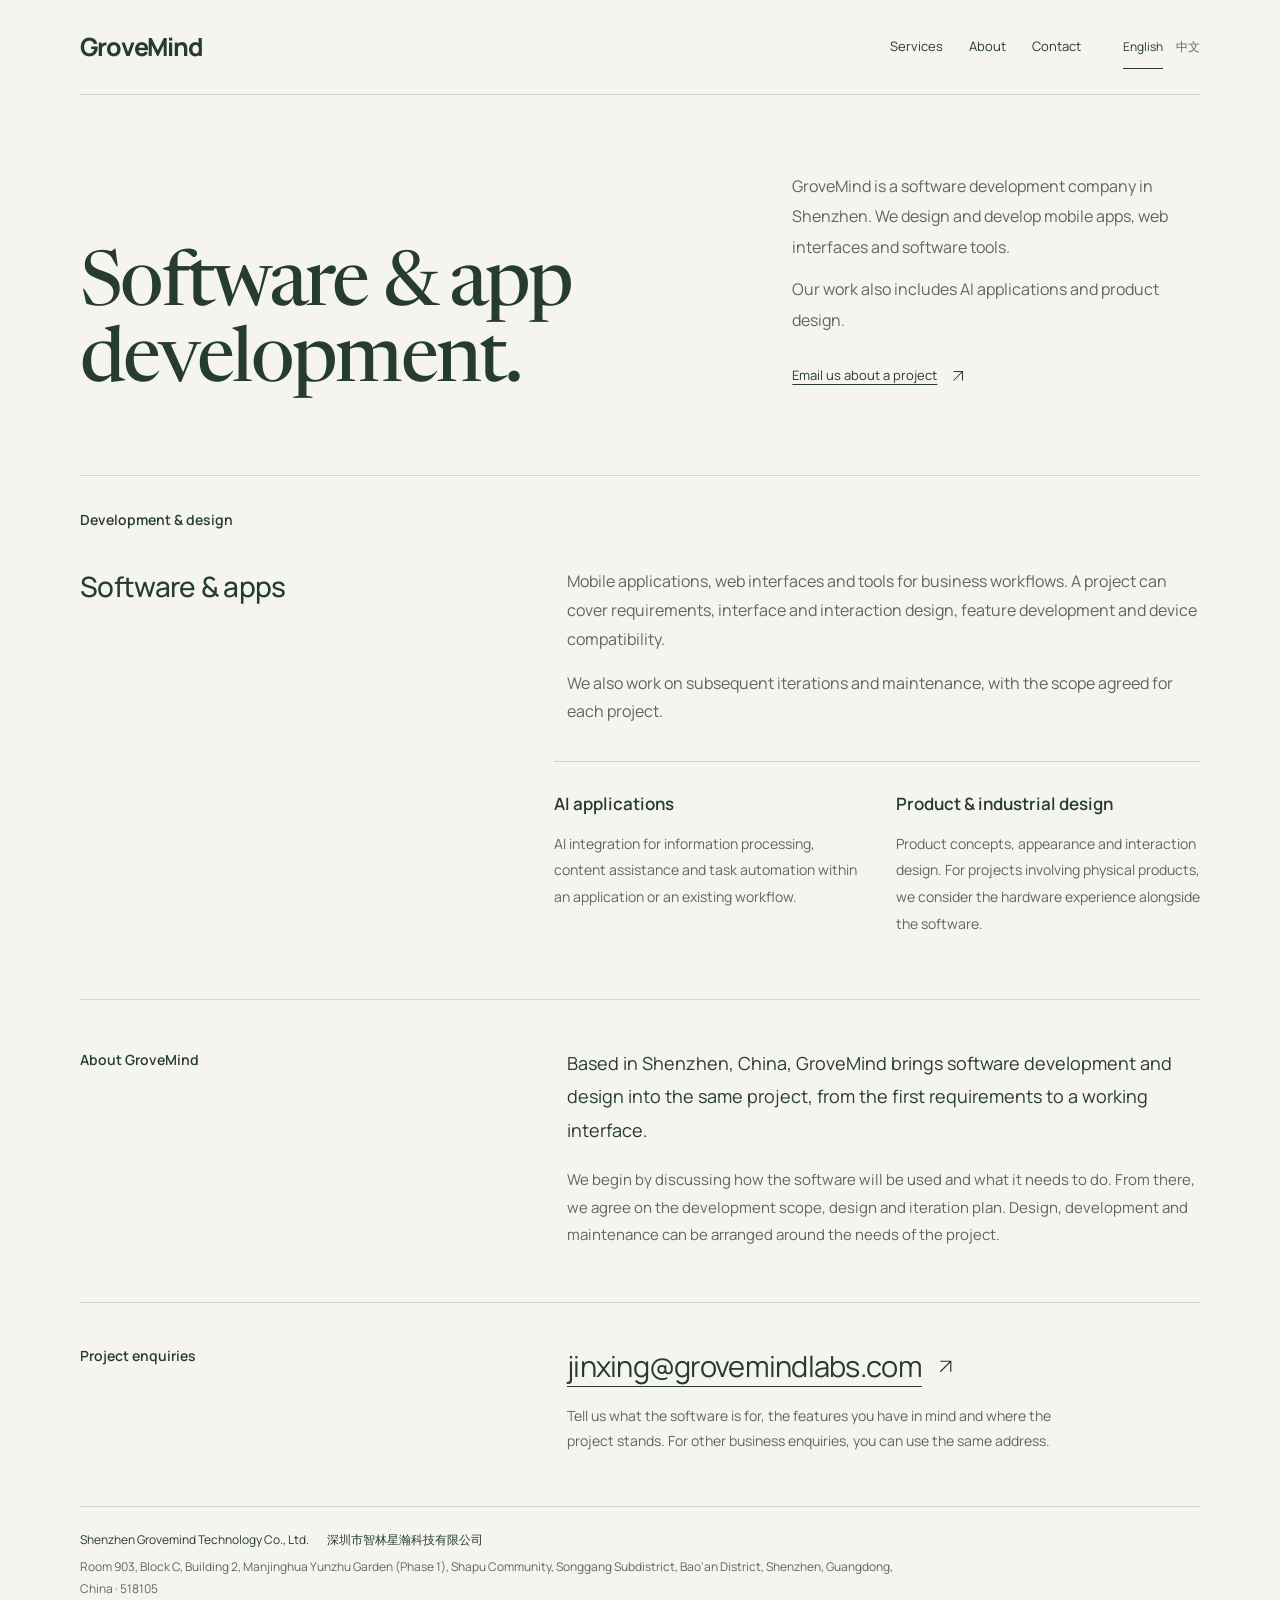
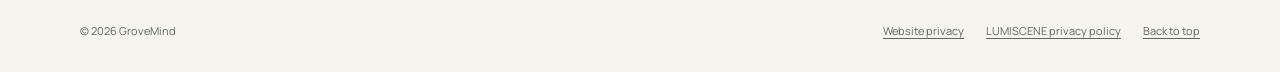
==== commit c3707dbb: "Add bilingual LUMISCENE app privacy policy" ====
--- a/index.html
+++ b/index.html
@@ -36,7 +36,7 @@
     .services{border-top:1px solid var(--line);padding-top:31px;padding-bottom:62px}.section-title{font-size:14px;font-weight:600;letter-spacing:0}.primary-service{display:grid;grid-template-columns:.8fr 1.2fr;gap:65px;padding-top:35px;padding-bottom:35px}.primary-service h3{font-size:28px;letter-spacing:-.025em;font-weight:500;line-height:1.4}.service-copy{color:var(--muted);max-width:64ch}.service-copy p+p{margin-top:15px}.secondary-services{margin-left:calc(40% + 26px);display:grid;grid-template-columns:1fr 1fr;gap:38px;border-top:1px solid var(--line);padding-top:27px}.secondary-services h3{font-size:17px;font-weight:600;margin-bottom:11px}.secondary-services p{color:var(--muted);font-size:14px;line-height:1.9;max-width:39ch}
     .about{border-top:1px solid var(--line);display:grid;grid-template-columns:.8fr 1.2fr;gap:65px;padding-block:47px 53px}.about-copy{max-width:64ch}.about-copy p{font-size:18px;line-height:1.85}.about-copy p+p{margin-top:19px;font-size:15px;color:var(--muted)}
     .contact{border-top:1px solid var(--line);display:grid;grid-template-columns:.8fr 1.2fr;gap:65px;padding-top:40px;padding-bottom:53px}.contact-mail{font-size:clamp(20px,2.6vw,29px);line-height:1.6;letter-spacing:-.025em;display:inline-flex;align-items:center;gap:13px;min-height:44px;max-width:100%;overflow-wrap:anywhere}.contact-mail .icon{width:21px;height:21px}.contact-copy p{margin-top:13px;max-width:57ch;font-size:14px;color:var(--muted)}
-    .site-footer{border-top:1px solid var(--line);padding-top:22px;padding-bottom:19px;color:var(--muted);font-size:12px;line-height:1.85}.footer-identity{display:flex;flex-wrap:wrap;gap:2px 18px;font-size:12px;font-weight:400;color:var(--ink)}.footer-address{margin-top:5px;max-width:118ch;font-style:normal;font-size:12px;line-height:1.8}.footer-bottom{margin-top:10px;display:flex;align-items:center;justify-content:space-between;gap:20px;font-size:11px}.footer-links{display:flex;gap:22px}.footer-links a{display:inline-flex;align-items:center;min-height:44px}
+    .site-footer{border-top:1px solid var(--line);padding-top:22px;padding-bottom:19px;color:var(--muted);font-size:12px;line-height:1.85}.footer-identity{display:flex;flex-wrap:wrap;gap:2px 18px;font-size:12px;font-weight:400;color:var(--ink)}.footer-address{margin-top:5px;max-width:118ch;font-style:normal;font-size:12px;line-height:1.8}.footer-bottom{margin-top:10px;display:flex;align-items:center;justify-content:space-between;gap:20px;font-size:11px}.footer-links{display:flex;flex-wrap:wrap;gap:4px 22px}.footer-links a{display:inline-flex;align-items:center;min-height:44px}
     html[lang="zh-CN"] .hero h1{font-family:"Songti SC","STSong","SimSun",serif;font-size:clamp(50px,5.8vw,72px);font-weight:500;line-height:1.25;letter-spacing:.015em}html[lang="zh-CN"] .hero-copy p{line-height:2}html[lang="zh-CN"] .hero{padding-top:66px;padding-bottom:65px}
     @media(max-width:900px){.site-header{gap:25px}.nav-links{gap:18px}.hero{grid-template-columns:1fr;align-items:start;gap:28px;padding-block:52px}.hero h1{font-size:clamp(52px,7.5vw,68px)}.hero-copy{max-width:64ch}.hero-copy p{font-size:16px;max-width:60ch}.primary-service,.about,.contact{grid-template-columns:1fr;gap:22px}.secondary-services{gap:30px;margin-left:0}.primary-service h3{font-size:25px}.contact-mail{font-size:26px}html[lang="zh-CN"] .hero h1{font-size:60px}}
     @media(max-width:640px){.site-header{grid-template-columns:1fr auto;gap:11px 20px;padding-top:18px;padding-bottom:13px}.brand{font-size:24px}.language{grid-column:2;grid-row:1}.nav-links{grid-column:1/-1;grid-row:2;gap:25px;justify-content:flex-start}.nav-links a{font-size:12px;padding-block:5px;min-height:44px}.language button{font-size:12px}.hero{grid-template-columns:1fr;gap:28px;padding-top:42px;padding-bottom:40px}.hero h1{font-size:clamp(40px,12vw,68px);line-height:1.02}.hero-copy p{font-size:15px;max-width:42ch}.hero-copy p+p{margin-top:9px}.hero-copy .text-link{margin-top:12px}.services{padding-top:24px;padding-bottom:36px}.section-title{font-size:13px}.primary-service{grid-template-columns:1fr;gap:17px;padding-top:24px;padding-bottom:26px}.primary-service h3{font-size:25px}.service-copy{font-size:15px}.secondary-services{margin-left:0;gap:24px;grid-template-columns:1fr;padding-top:23px}.secondary-services h3{font-size:17px;margin-bottom:7px}.secondary-services p{max-width:48ch;font-size:14px}.about{grid-template-columns:1fr;gap:22px;padding-block:29px 34px}.about-copy p{font-size:17px;line-height:1.95}.about-copy p+p{font-size:14px;line-height:1.95;margin-top:15px}.contact{grid-template-columns:1fr;gap:19px;padding-block:28px 33px}.contact-mail{font-size:clamp(18px,5.5vw,25px);gap:10px}.contact-copy p{font-size:14px;line-height:1.9;margin-top:10px}.site-footer{padding-top:18px;padding-bottom:16px}.footer-identity{display:block}.footer-identity span{display:block}.footer-address{margin-top:9px}.footer-bottom{align-items:start;gap:8px;flex-wrap:wrap;font-size:11px}.footer-links{gap:20px}html[lang="zh-CN"] .hero{padding-top:36px;padding-bottom:35px}html[lang="zh-CN"] .hero h1{font-size:clamp(47px,12vw,64px);line-height:1.3;letter-spacing:.015em}}
@@ -98,7 +98,7 @@
   <footer class="site-footer wrap">
     <div class="footer-identity"><span class="company-name" lang="en">Shenzhen Grovemind Technology Co., Ltd.</span><span lang="zh-CN">深圳市智林星瀚科技有限公司</span></div>
     <address class="footer-address"><span data-lang="en">Room 903, Block C, Building 2, Manjinghua Yunzhu Garden (Phase 1), Shapu Community, Songgang Subdistrict, Bao'an District, Shenzhen, Guangdong, China · 518105</span><span data-lang="zh" lang="zh-CN">中国广东省深圳市宝安区松岗街道沙浦社区满京华云著花园（一期）2号楼C座903 · 518105</span></address>
-    <div class="footer-bottom"><p>© 2026 GroveMind</p><div class="footer-links"><a href="./privacy.html"><span data-lang="en">Privacy</span><span data-lang="zh" lang="zh-CN">隐私说明</span></a><a href="#"><span data-lang="en">Back to top</span><span data-lang="zh" lang="zh-CN">返回顶部</span></a></div></div>
+    <div class="footer-bottom"><p>© 2026 GroveMind</p><div class="footer-links"><a href="./privacy.html" data-privacy-link><span data-lang="en">Website privacy</span><span data-lang="zh" lang="zh-CN">网站隐私说明</span></a><a href="./lumiscene/privacy.html" data-privacy-link><span data-lang="en">LUMISCENE privacy policy</span><span data-lang="zh" lang="zh-CN">LUMISCENE 隐私政策</span></a><a href="#"><span data-lang="en">Back to top</span><span data-lang="zh" lang="zh-CN">返回顶部</span></a></div></div>
   </footer>
   <script>
     (function () {
@@ -113,8 +113,9 @@
           var url = new URL(location.href); url.searchParams.set('lang', language);
           history.replaceState(null, '', url.pathname + url.search + url.hash);
         }
-        var privacy = document.querySelector('a[href^="./privacy.html"]');
-        if (privacy) privacy.href = './privacy.html?lang=' + language;
+        document.querySelectorAll('[data-privacy-link]').forEach(function (link) {
+          var privacyURL = new URL(link.href); privacyURL.searchParams.set('lang', language); link.href = privacyURL.href;
+        });
       }
       buttons.forEach(function (button) { button.addEventListener('click', function () { setLanguage(button.dataset.setLang, true); }); });
       setLanguage(document.documentElement.lang === 'zh-CN' ? 'zh' : 'en', false);
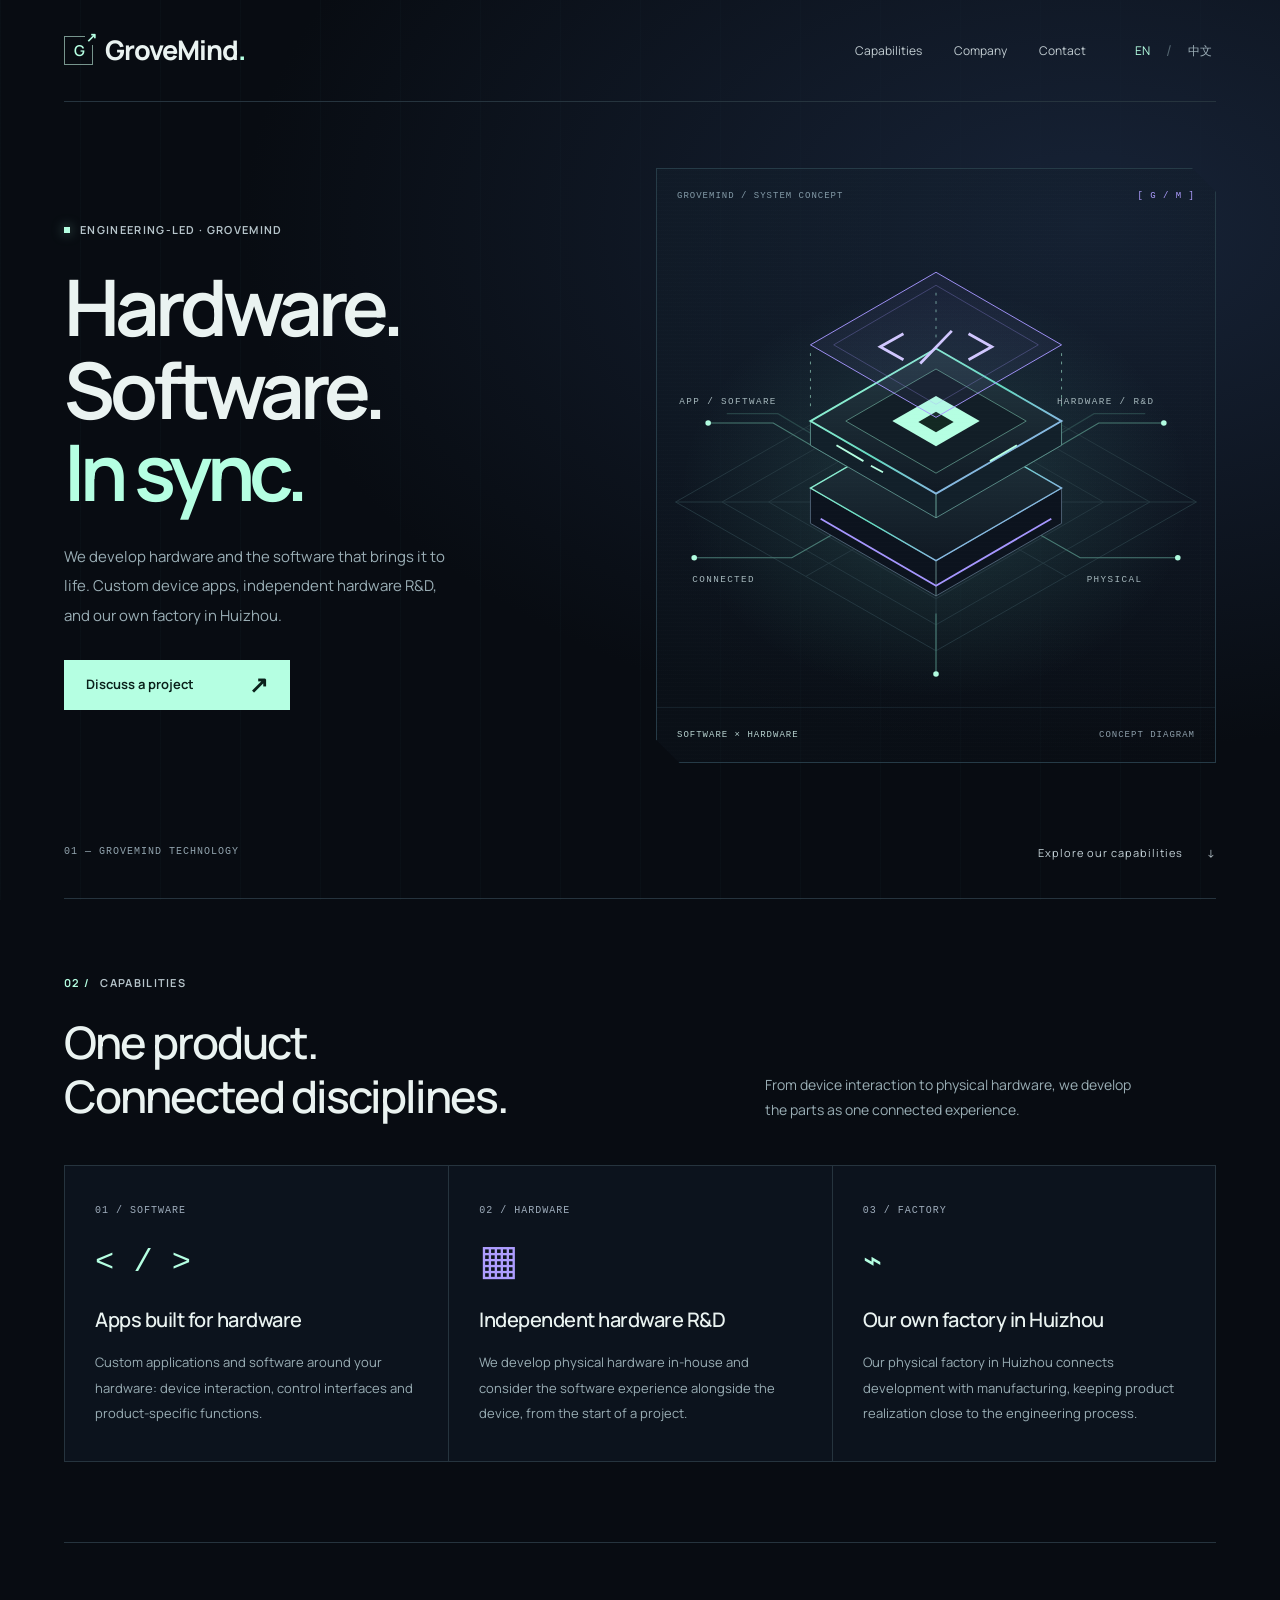
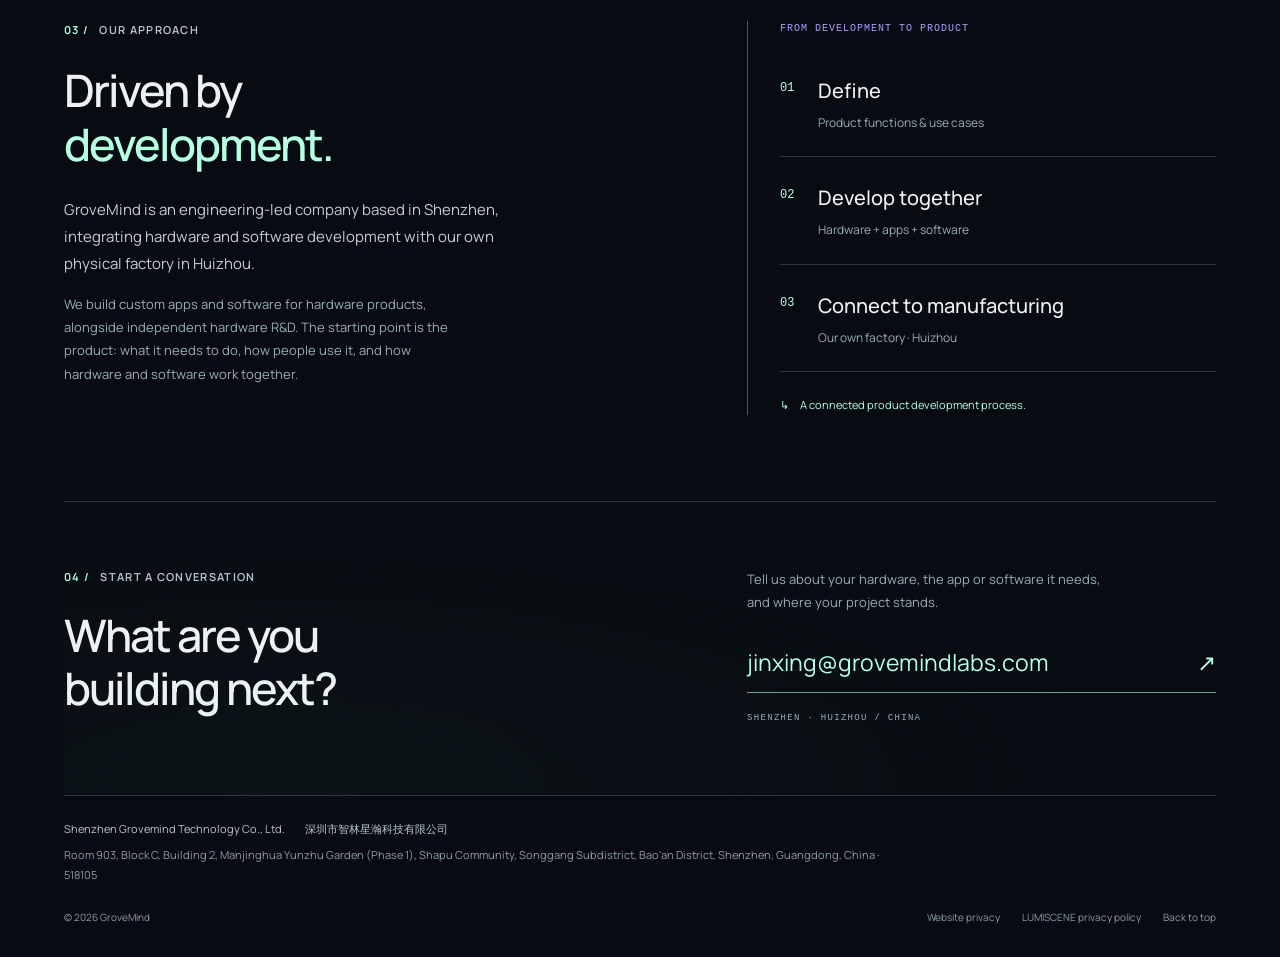
==== commit c13cf5f7: "Refresh homepage for integrated hardware/software development and cyber visual design" ====
--- a/index.html
+++ b/index.html
@@ -3,13 +3,13 @@
 <head>
   <meta charset="utf-8">
   <meta name="viewport" content="width=device-width, initial-scale=1">
-  <meta name="theme-color" content="#f5f4ef">
-  <meta name="description" content="GroveMind — Shenzhen Grovemind Technology Co., Ltd. Software and app development, AI applications and product design. 深圳市智林星瀚科技有限公司：软件与 App 开发、AI 应用及产品设计。">
+  <meta name="theme-color" content="#080c12">
+  <meta name="description" content="GroveMind — Shenzhen Grovemind Technology Co., Ltd. Integrated hardware and software development, custom device apps and our own factory in Huizhou. 深圳市智林星瀚科技有限公司：软硬件综合开发、硬件配套应用定制与惠州自有工厂。">
   <meta property="og:type" content="website">
   <meta property="og:url" content="https://grovemindlabs.com/">
-  <meta property="og:title" content="GroveMind | Software & App Development">
-  <meta property="og:description" content="Software and app development in Shenzhen, China. 深圳市智林星瀚科技有限公司。">
-  <title>GroveMind | Software & App Development · 软件与 App 开发</title>
+  <meta property="og:title" content="GroveMind | Hardware &amp; Software Development">
+  <meta property="og:description" content="Engineering-led hardware and software development. Shenzhen, China. Our own factory in Huizhou.">
+  <title>GroveMind | Hardware &amp; Software Development · 软硬件综合开发</title>
   <link rel="canonical" href="https://grovemindlabs.com/">
   <link rel="alternate" hreflang="en" href="https://grovemindlabs.com/?lang=en">
   <link rel="alternate" hreflang="zh-CN" href="https://grovemindlabs.com/?lang=zh">
@@ -23,78 +23,56 @@
       document.documentElement.lang = selectedLanguage === 'zh' ? 'zh-CN' : 'en';
     } catch (_) { document.documentElement.lang = 'en'; }
   </script>
-  <style>
-    @font-face{font-family:Manrope;src:url('./assets/manrope-variable.ttf') format('truetype');font-weight:200 800;font-display:swap}
-    @font-face{font-family:Newsreader;src:url('./assets/newsreader-variable.ttf') format('truetype');font-weight:200 800;font-display:swap}
-    :root{--paper:#f5f4ef;--ink:#263b32;--muted:#60675f;--line:#d3d5cb;--accent:#355d47;--gutter:clamp(24px,5vw,72px);--width:1120px}
-    *{box-sizing:border-box}html{scroll-behavior:smooth;scroll-padding-top:30px}body{margin:0;background:var(--paper);color:var(--ink);font:16px/1.8 Manrope,"PingFang SC","Microsoft YaHei",sans-serif;-webkit-font-smoothing:antialiased;scrollbar-color:var(--muted) var(--paper)}
-    html.js[lang="en"] [data-lang="zh"],html.js[lang="zh-CN"] [data-lang="en"]{display:none!important}html:not(.js) .language{display:none}
-    h1,h2,h3,p{margin:0}h1,h2,h3{text-wrap:balance}a{color:inherit;text-underline-offset:.3em;text-decoration-thickness:1px}button{font:inherit}a,button{-webkit-tap-highlight-color:transparent}a:focus-visible,button:focus-visible{outline:2px solid var(--accent);outline-offset:5px}::selection{background:#dce4d6;color:var(--ink)}
-    .wrap{width:min(var(--width),calc(100% - var(--gutter)*2));margin-inline:auto}.skip{position:absolute;top:-100px;left:24px;padding:9px 16px;z-index:10;background:var(--ink);color:var(--paper)}.skip:focus{top:12px}
-    .site-header{display:grid;grid-template-columns:1fr auto auto;align-items:center;gap:42px;padding-block:25px;border-bottom:1px solid var(--line)}.brand{font-size:25px;font-weight:750;letter-spacing:-.045em;text-decoration:none;line-height:1.2}.nav-links{display:flex;gap:26px}.nav-links a{font-size:13px;text-decoration:none;padding-block:9px;display:inline-flex;align-items:center;min-height:44px}.nav-links a:hover{text-decoration:underline}.language{display:flex;gap:13px}.language button{border:0;border-bottom:1px solid transparent;padding:9px 0;min-height:44px;background:none;color:var(--muted);font-size:12px;cursor:pointer}.language button[aria-pressed="true"]{color:var(--ink);border-bottom-color:var(--ink)}.language button:hover{color:var(--accent)}
-    .hero{display:grid;grid-template-columns:1.35fr .85fr;gap:65px;align-items:end;padding-top:76px;padding-bottom:74px}.hero h1{font:450 clamp(58px,6.1vw,76px)/.99 Newsreader,Georgia,serif;letter-spacing:-.035em}.hero-copy{padding-bottom:3px}.hero-copy p{max-width:39ch;color:var(--muted);font-size:16px;line-height:1.9}.hero-copy p+p{margin-top:12px}.text-link{display:inline-flex;gap:12px;align-items:center;font-size:13px;min-height:44px}.hero-copy .text-link{margin-top:19px}.icon{width:18px;height:18px;stroke:currentColor;stroke-width:1.4;fill:none;flex:none}.text-link:hover .icon,.contact-mail:hover .icon{transform:translate(3px,-3px)}.text-link .icon,.contact-mail .icon{transition:transform .22s ease-out}
-    .services{border-top:1px solid var(--line);padding-top:31px;padding-bottom:62px}.section-title{font-size:14px;font-weight:600;letter-spacing:0}.primary-service{display:grid;grid-template-columns:.8fr 1.2fr;gap:65px;padding-top:35px;padding-bottom:35px}.primary-service h3{font-size:28px;letter-spacing:-.025em;font-weight:500;line-height:1.4}.service-copy{color:var(--muted);max-width:64ch}.service-copy p+p{margin-top:15px}.secondary-services{margin-left:calc(40% + 26px);display:grid;grid-template-columns:1fr 1fr;gap:38px;border-top:1px solid var(--line);padding-top:27px}.secondary-services h3{font-size:17px;font-weight:600;margin-bottom:11px}.secondary-services p{color:var(--muted);font-size:14px;line-height:1.9;max-width:39ch}
-    .about{border-top:1px solid var(--line);display:grid;grid-template-columns:.8fr 1.2fr;gap:65px;padding-block:47px 53px}.about-copy{max-width:64ch}.about-copy p{font-size:18px;line-height:1.85}.about-copy p+p{margin-top:19px;font-size:15px;color:var(--muted)}
-    .contact{border-top:1px solid var(--line);display:grid;grid-template-columns:.8fr 1.2fr;gap:65px;padding-top:40px;padding-bottom:53px}.contact-mail{font-size:clamp(20px,2.6vw,29px);line-height:1.6;letter-spacing:-.025em;display:inline-flex;align-items:center;gap:13px;min-height:44px;max-width:100%;overflow-wrap:anywhere}.contact-mail .icon{width:21px;height:21px}.contact-copy p{margin-top:13px;max-width:57ch;font-size:14px;color:var(--muted)}
-    .site-footer{border-top:1px solid var(--line);padding-top:22px;padding-bottom:19px;color:var(--muted);font-size:12px;line-height:1.85}.footer-identity{display:flex;flex-wrap:wrap;gap:2px 18px;font-size:12px;font-weight:400;color:var(--ink)}.footer-address{margin-top:5px;max-width:118ch;font-style:normal;font-size:12px;line-height:1.8}.footer-bottom{margin-top:10px;display:flex;align-items:center;justify-content:space-between;gap:20px;font-size:11px}.footer-links{display:flex;flex-wrap:wrap;gap:4px 22px}.footer-links a{display:inline-flex;align-items:center;min-height:44px}
-    html[lang="zh-CN"] .hero h1{font-family:"Songti SC","STSong","SimSun",serif;font-size:clamp(50px,5.8vw,72px);font-weight:500;line-height:1.25;letter-spacing:.015em}html[lang="zh-CN"] .hero-copy p{line-height:2}html[lang="zh-CN"] .hero{padding-top:66px;padding-bottom:65px}
-    @media(max-width:900px){.site-header{gap:25px}.nav-links{gap:18px}.hero{grid-template-columns:1fr;align-items:start;gap:28px;padding-block:52px}.hero h1{font-size:clamp(52px,7.5vw,68px)}.hero-copy{max-width:64ch}.hero-copy p{font-size:16px;max-width:60ch}.primary-service,.about,.contact{grid-template-columns:1fr;gap:22px}.secondary-services{gap:30px;margin-left:0}.primary-service h3{font-size:25px}.contact-mail{font-size:26px}html[lang="zh-CN"] .hero h1{font-size:60px}}
-    @media(max-width:640px){.site-header{grid-template-columns:1fr auto;gap:11px 20px;padding-top:18px;padding-bottom:13px}.brand{font-size:24px}.language{grid-column:2;grid-row:1}.nav-links{grid-column:1/-1;grid-row:2;gap:25px;justify-content:flex-start}.nav-links a{font-size:12px;padding-block:5px;min-height:44px}.language button{font-size:12px}.hero{grid-template-columns:1fr;gap:28px;padding-top:42px;padding-bottom:40px}.hero h1{font-size:clamp(40px,12vw,68px);line-height:1.02}.hero-copy p{font-size:15px;max-width:42ch}.hero-copy p+p{margin-top:9px}.hero-copy .text-link{margin-top:12px}.services{padding-top:24px;padding-bottom:36px}.section-title{font-size:13px}.primary-service{grid-template-columns:1fr;gap:17px;padding-top:24px;padding-bottom:26px}.primary-service h3{font-size:25px}.service-copy{font-size:15px}.secondary-services{margin-left:0;gap:24px;grid-template-columns:1fr;padding-top:23px}.secondary-services h3{font-size:17px;margin-bottom:7px}.secondary-services p{max-width:48ch;font-size:14px}.about{grid-template-columns:1fr;gap:22px;padding-block:29px 34px}.about-copy p{font-size:17px;line-height:1.95}.about-copy p+p{font-size:14px;line-height:1.95;margin-top:15px}.contact{grid-template-columns:1fr;gap:19px;padding-block:28px 33px}.contact-mail{font-size:clamp(18px,5.5vw,25px);gap:10px}.contact-copy p{font-size:14px;line-height:1.9;margin-top:10px}.site-footer{padding-top:18px;padding-bottom:16px}.footer-identity{display:block}.footer-identity span{display:block}.footer-address{margin-top:9px}.footer-bottom{align-items:start;gap:8px;flex-wrap:wrap;font-size:11px}.footer-links{gap:20px}html[lang="zh-CN"] .hero{padding-top:36px;padding-bottom:35px}html[lang="zh-CN"] .hero h1{font-size:clamp(47px,12vw,64px);line-height:1.3;letter-spacing:.015em}}
-    @media(prefers-reduced-motion:reduce){html{scroll-behavior:auto}*,*::before,*::after{transition:none!important;animation:none!important}}
-  </style>
-</head>
-<body>
-  <a href="#main" class="skip"><span data-lang="en">Skip to content</span><span data-lang="zh" lang="zh-CN">跳至正文</span></a>
-  <header class="site-header wrap">
-    <a class="brand" href="#" aria-label="GroveMind home">GroveMind</a>
-    <nav class="nav-links" aria-label="Main navigation">
-      <a href="#services"><span data-lang="en">Services</span><span data-lang="zh" lang="zh-CN">开发与设计</span></a>
-      <a href="#about"><span data-lang="en">About</span><span data-lang="zh" lang="zh-CN">关于我们</span></a>
-      <a href="#contact"><span data-lang="en">Contact</span><span data-lang="zh" lang="zh-CN">联系</span></a>
-    </nav>
-    <div class="language" role="group" aria-label="Language / 语言">
-      <button type="button" data-set-lang="en" aria-pressed="true" lang="en">English</button>
-      <button type="button" data-set-lang="zh" aria-pressed="false" lang="zh-CN">中文</button>
-    </div>
-  </header>
-  <main id="main">
-    <section class="hero wrap" aria-labelledby="hero-title">
-      <h1 id="hero-title"><span data-lang="en">Software &amp; app<br>development.</span><span data-lang="zh" lang="zh-CN">软件与<br>App 开发。</span></h1>
-      <div class="hero-copy">
-        <p><span data-lang="en">GroveMind is a software development company in Shenzhen. We design and develop mobile apps, web interfaces and software tools.</span><span data-lang="zh" lang="zh-CN">GroveMind 位于深圳，主要从事移动应用、网页界面与软件工具的设计和开发。</span></p>
-        <p><span data-lang="en">Our work also includes AI applications and product design.</span><span data-lang="zh" lang="zh-CN">同时提供 AI 应用开发与产品设计服务。</span></p>
-        <a class="text-link" href="mailto:jinxing@grovemindlabs.com"><span data-lang="en">Email us about a project</span><span data-lang="zh" lang="zh-CN">通过邮件沟通项目</span><svg class="icon" aria-hidden="true" viewBox="0 0 24 24"><path d="m6 18 12-12M6 6h12v12"/></svg></a>
-      </div>
-    </section>
-    <section class="services wrap" id="services" aria-labelledby="services-title">
-      <h2 class="section-title" id="services-title"><span data-lang="en">Development &amp; design</span><span data-lang="zh" lang="zh-CN">开发与设计</span></h2>
-      <article class="primary-service">
-        <h3><span data-lang="en">Software &amp; apps</span><span data-lang="zh" lang="zh-CN">软件与应用</span></h3>
-        <div class="service-copy">
-          <p><span data-lang="en">Mobile applications, web interfaces and tools for business workflows. A project can cover requirements, interface and interaction design, feature development and device compatibility.</span><span data-lang="zh" lang="zh-CN">围绕具体使用场景，开发移动应用、网页界面与业务工具。项目内容可包括需求梳理、界面与交互设计、功能开发及设备适配。</span></p>
-          <p><span data-lang="en">We also work on subsequent iterations and maintenance, with the scope agreed for each project.</span><span data-lang="zh" lang="zh-CN">也可按项目需要，提供后续迭代与维护。</span></p>
-        </div>
-      </article>
-      <div class="secondary-services">
-        <article><h3><span data-lang="en">AI applications</span><span data-lang="zh" lang="zh-CN">AI 应用开发</span></h3><p><span data-lang="en">AI integration for information processing, content assistance and task automation within an application or an existing workflow.</span><span data-lang="zh" lang="zh-CN">在应用和现有工作流程中集成 AI 能力，用于信息处理、内容辅助与任务自动化。</span></p></article>
-        <article><h3><span data-lang="en">Product &amp; industrial design</span><span data-lang="zh" lang="zh-CN">产品与工业设计</span></h3><p><span data-lang="en">Product concepts, appearance and interaction design. For projects involving physical products, we consider the hardware experience alongside the software.</span><span data-lang="zh" lang="zh-CN">提供产品概念、外观与交互设计。在涉及实体产品的项目中，一并考虑产品与软件之间的使用体验。</span></p></article>
-      </div>
-    </section>
-    <section class="about wrap" id="about" aria-labelledby="about-title">
-      <h2 class="section-title" id="about-title"><span data-lang="en">About GroveMind</span><span data-lang="zh" lang="zh-CN">关于 GroveMind</span></h2>
-      <div class="about-copy">
-        <p><span data-lang="en">Based in Shenzhen, China, GroveMind brings software development and design into the same project, from the first requirements to a working interface.</span><span data-lang="zh" lang="zh-CN">我们是一家位于深圳的科技公司，将设计与软件开发放在同一个项目中推进，从最初的功能需求，逐步落实到可使用的界面。</span></p>
-        <p><span data-lang="en">We begin by discussing how the software will be used and what it needs to do. From there, we agree on the development scope, design and iteration plan. Design, development and maintenance can be arranged around the needs of the project.</span><span data-lang="zh" lang="zh-CN">合作时，先沟通软件的使用场景和功能需求，再确定设计、开发范围与迭代安排。设计、开发及维护的具体内容，按项目需求约定。</span></p>
-      </div>
-    </section>
-    <section class="contact wrap" id="contact" aria-labelledby="contact-title">
-      <h2 class="section-title" id="contact-title"><span data-lang="en">Project enquiries</span><span data-lang="zh" lang="zh-CN">项目咨询</span></h2>
-      <div class="contact-copy">
-        <a class="contact-mail" href="mailto:jinxing@grovemindlabs.com">jinxing@grovemindlabs.com<svg class="icon" aria-hidden="true" viewBox="0 0 24 24"><path d="m6 18 12-12M6 6h12v12"/></svg></a>
-        <p><span data-lang="en">Tell us what the software is for, the features you have in mind and where the project stands. For other business enquiries, you can use the same address.</span><span data-lang="zh" lang="zh-CN">可以简单介绍项目用途、计划开发的功能与目前进度。其他商务咨询，也欢迎通过这个邮箱联系。</span></p>
-      </div>
-    </section>
-  </main>
+  <link rel="stylesheet" href="./assets/home.css?v=20261109">
+</head><body>
+<a href="#main" class="skip"><span data-lang="en">Skip to content</span><span data-lang="zh" lang="zh-CN">跳至正文</span></a>
+<header class="site-header wrap">
+ <a class="brand" href="#" aria-label="GroveMind home"><span class="brand-symbol" aria-hidden="true">G<span>↗</span></span>GroveMind<span class="brand-dot">.</span></a>
+ <nav class="nav-links" aria-label="Main navigation"><a href="#services"><span data-lang="en">Capabilities</span><span data-lang="zh" lang="zh-CN">开发能力</span></a><a href="#about"><span data-lang="en">Company</span><span data-lang="zh" lang="zh-CN">关于我们</span></a><a href="#contact"><span data-lang="en">Contact</span><span data-lang="zh" lang="zh-CN">联系</span></a></nav>
+ <div class="language" role="group" aria-label="Language / 语言"><button type="button" data-set-lang="en" aria-pressed="true" lang="en">EN</button><span aria-hidden="true">/</span><button type="button" data-set-lang="zh" aria-pressed="false" lang="zh-CN">中文</button></div>
+</header>
+<main id="main">
+<section class="hero wrap" aria-labelledby="hero-title">
+ <div class="hero-copy">
+  <p class="eyebrow"><span class="signal" aria-hidden="true"></span><span data-lang="en">ENGINEERING-LED · GROVEMIND</span><span data-lang="zh" lang="zh-CN">研发驱动 · GROVEMIND</span></p>
+  <h1 id="hero-title"><span data-lang="en">Hardware.<br>Software.<br><em>In sync.</em></span><span data-lang="zh" lang="zh-CN">硬件与软件，<br><em>协同构建。</em></span></h1>
+  <p class="hero-description"><span data-lang="en">We develop hardware and the software that brings it to life. Custom device apps, independent hardware R&amp;D, and our own factory in Huizhou.</span><span data-lang="zh" lang="zh-CN">我们开发硬件，也开发让硬件发挥价值的软件。<br>定制设备 App 与软件，自主研发硬件，<br>并以惠州自有实体工厂连接开发与制造。</span></p>
+  <a class="cta" href="mailto:jinxing@grovemindlabs.com"><span data-lang="en">Discuss a project</span><span data-lang="zh" lang="zh-CN">聊聊你的项目</span><span aria-hidden="true">↗</span></a>
+ </div>
+ <div class="system-visual" role="img" aria-label="Concept illustration of connected hardware and software / 软硬件连接概念示意">
+ <div class="visual-top"><span>GROVEMIND / SYSTEM CONCEPT</span><span aria-hidden="true">[ G / M ]</span></div>
+ <svg class="circuit" viewBox="0 0 600 520" aria-hidden="true">
+ <defs><linearGradient id="edge" x1="0" y1="0" x2="1" y2="1"><stop stop-color="#adffde"/><stop offset=".5" stop-color="#64dac1"/><stop offset="1" stop-color="#a696ff"/></linearGradient><linearGradient id="glass" x1="0" y1="0" x2="0" y2="1"><stop stop-color="#263c45" stop-opacity=".85"/><stop offset="1" stop-color="#101923" stop-opacity=".95"/></linearGradient><radialGradient id="glow"><stop stop-color="#69d6be" stop-opacity=".16"/><stop offset="1" stop-color="#69d6be" stop-opacity="0"/></radialGradient></defs>
+ <ellipse cx="300" cy="290" rx="275" ry="220" fill="url(#glow)"/>
+ <g fill="none" stroke="#253841" stroke-width="1"><path d="M20 300 300 140 580 300 300 460Z M70 300 300 168 530 300 300 432Z M120 300 300 196 480 300 300 404Z"/><path d="M300 140V460M20 300H580M160 220 440 380M160 380 440 220"/></g>
+ <g fill="none" stroke="#487a73" stroke-width="1.2"><path d="M55 215H125L210 265M40 360H145L215 320M545 215H475L390 265M560 360H455L385 320M300 420V485"/><path d="M75 205H130L212 254M525 205H470L388 254" opacity=".4"/></g>
+ <g fill="#b1fce0"><circle cx="55" cy="215" r="3"/><circle cx="40" cy="360" r="3"/><circle cx="545" cy="215" r="3"/><circle cx="560" cy="360" r="3"/><circle cx="300" cy="485" r="3"/></g>
+ <g class="core-base"><path d="M165 285 300 207 435 285V323L300 401 165 323Z" fill="#0c131e" stroke="#516478"/><path d="M165 285 300 363 435 285M300 363V401" fill="none" stroke="#668a8a"/><path d="M176 318 300 390 424 318" fill="none" stroke="#a696ff" stroke-width="2"/><path d="M165 285 300 207 435 285 300 363Z" fill="url(#glass)" stroke="url(#edge)" stroke-width="1.5"/></g>
+ <g class="core-top"><path d="M165 213 300 135 435 213V239L300 317 165 239Z" fill="#12202a" stroke="#5b8d89"/><path d="M165 213 300 291 435 213M300 291V317" fill="none" stroke="#6eaba0"/><path d="M165 213 300 135 435 213 300 291Z" fill="url(#glass)" stroke="url(#edge)" stroke-width="2"/><path d="M203 213 300 157 397 213 300 269Z" fill="#121e27" stroke="#55877d"/><path d="M253 213 300 186 347 213 300 240Z" fill="#b5ffe2"/><path d="m281 214 19-11 19 11-19 11Z" fill="#132923"/>
+ <g fill="none" stroke="#b5ffe2" stroke-width="2"><path d="m193 239 29 17m8 5 13 7m115-12 29-17"/></g></g>
+ <g fill="none" stroke="#b5ffe2" stroke-dasharray="3 6" opacity=".6"><path d="M165 140v62M435 140v62M300 75v48"/></g>
+ <g class="software-layer"><path d="M165 131 300 53 435 131 300 209Z" fill="#9d8aff" fill-opacity=".06" stroke="#a696ff"/><path d="M190 131 300 67 410 131 300 195Z" fill="none" stroke="#a696ff" stroke-opacity=".3"/><path d="m265 119-25 14 25 14m70-28 25 14-25 14m-18-31-34 35" fill="none" stroke="#d1c7ff" stroke-width="3"/></g>
+ <g fill="#a5b7bc" font-family="monospace" font-size="10" letter-spacing="1.5"><text x="24" y="195">APP / SOFTWARE</text><text x="430" y="195">HARDWARE / R&amp;D</text><text x="38" y="386">CONNECTED</text><text x="462" y="386">PHYSICAL</text></g>
+ </svg>
+ <div class="visual-bottom"><span><span data-lang="en">SOFTWARE × HARDWARE</span><span data-lang="zh" lang="zh-CN">软件 × 硬件</span></span><span><span data-lang="en">CONCEPT DIAGRAM</span><span data-lang="zh" lang="zh-CN">概念示意</span></span></div>
+ </div>
+ <div class="hero-foot"><span>01 — GROVEMIND TECHNOLOGY</span><a href="#services"><span data-lang="en">Explore our capabilities</span><span data-lang="zh" lang="zh-CN">了解开发能力</span> <span aria-hidden="true">↓</span></a></div>
+</section>
+<section class="capabilities wrap" id="services" aria-labelledby="services-title">
+ <p class="eyebrow"><span class="index">02 /</span> <span data-lang="en">CAPABILITIES</span><span data-lang="zh" lang="zh-CN">开发能力</span></p>
+ <div class="section-heading"><h2 id="services-title"><span data-lang="en">One product.<br>Connected disciplines.</span><span data-lang="zh" lang="zh-CN">围绕一个产品，<br>贯通软硬件开发。</span></h2><p><span data-lang="en">From device interaction to physical hardware, we develop the parts as one connected experience.</span><span data-lang="zh" lang="zh-CN">从设备交互到实体硬件，将应用、软件与硬件放在同一个产品目标下开发。</span></p></div>
+ <div class="capability-grid">
+ <article><span class="cap-number">01 / SOFTWARE</span><div class="cap-icon" aria-hidden="true">&lt; / &gt;</div><h3><span data-lang="en">Apps built for hardware</span><span data-lang="zh" lang="zh-CN">硬件配套 App 与软件</span></h3><p><span data-lang="en">Custom applications and software around your hardware: device interaction, control interfaces and product-specific functions.</span><span data-lang="zh" lang="zh-CN">围绕硬件的实际使用场景，定制 App 与软件，实现设备交互、控制界面及产品所需功能。</span></p></article>
+ <article><span class="cap-number">02 / HARDWARE</span><div class="cap-icon chip-icon" aria-hidden="true">▦</div><h3><span data-lang="en">Independent hardware R&amp;D</span><span data-lang="zh" lang="zh-CN">自主硬件研发</span></h3><p><span data-lang="en">We develop physical hardware in-house and consider the software experience alongside the device, from the start of a project.</span><span data-lang="zh" lang="zh-CN">具备自主开发硬件的能力，从项目起点同步考虑硬件功能与软件体验，让设备与应用协同工作。</span></p></article>
+ <article><span class="cap-number">03 / FACTORY</span><div class="cap-icon" aria-hidden="true">⌁</div><h3><span data-lang="en">Our own factory in Huizhou</span><span data-lang="zh" lang="zh-CN">惠州自有实体工厂</span></h3><p><span data-lang="en">Our physical factory in Huizhou connects development with manufacturing, keeping product realization close to the engineering process.</span><span data-lang="zh" lang="zh-CN">在惠州拥有自己的实体工厂，将开发与制造相衔接，让产品实现与研发过程紧密配合。</span></p></article>
+ </div>
+</section>
+<section class="about wrap" id="about" aria-labelledby="about-title">
+ <div class="about-intro"><p class="eyebrow"><span class="index">03 /</span> <span data-lang="en">OUR APPROACH</span><span data-lang="zh" lang="zh-CN">关于我们</span></p><h2 id="about-title"><span data-lang="en">Driven by<br><em>development.</em></span><span data-lang="zh" lang="zh-CN">以开发，<br><em>驱动产品。</em></span></h2><p><span data-lang="en">GroveMind is an engineering-led company based in Shenzhen, integrating hardware and software development with our own physical factory in Huizhou.</span><span data-lang="zh" lang="zh-CN">GroveMind 是一家位于深圳的开发驱动型企业，集软硬件综合开发与惠州自有实体工厂于一体。</span></p><p><span data-lang="en">We build custom apps and software for hardware products, alongside independent hardware R&amp;D. The starting point is the product: what it needs to do, how people use it, and how hardware and software work together.</span><span data-lang="zh" lang="zh-CN">我们为硬件产品定制 App 与软件，同时具备自主硬件研发能力。从产品要实现的功能与使用方式出发，统筹硬件、软件和两者之间的协作。</span></p></div>
+ <div class="approach-diagram"><div class="diagram-label"><span data-lang="en">FROM DEVELOPMENT TO PRODUCT</span><span data-lang="zh" lang="zh-CN">从开发走向产品</span></div><ol><li><span>01</span><div><h3><span data-lang="en">Define</span><span data-lang="zh" lang="zh-CN">明确需求</span></h3><p><span data-lang="en">Product functions &amp; use cases</span><span data-lang="zh" lang="zh-CN">产品功能与使用场景</span></p></div></li><li><span>02</span><div><h3><span data-lang="en">Develop together</span><span data-lang="zh" lang="zh-CN">软硬件协同开发</span></h3><p><span data-lang="en">Hardware + apps + software</span><span data-lang="zh" lang="zh-CN">硬件 + App + 软件</span></p></div></li><li><span>03</span><div><h3><span data-lang="en">Connect to manufacturing</span><span data-lang="zh" lang="zh-CN">衔接工厂制造</span></h3><p><span data-lang="en">Our own factory · Huizhou</span><span data-lang="zh" lang="zh-CN">自有实体工厂 · 惠州</span></p></div></li></ol><div class="diagram-end"><span aria-hidden="true">↳</span> <span data-lang="en">A connected product development process.</span><span data-lang="zh" lang="zh-CN">让开发与制造围绕产品协作。</span></div></div>
+</section>
+<section class="contact wrap" id="contact" aria-labelledby="contact-title"><div><p class="eyebrow"><span class="index">04 /</span> <span data-lang="en">START A CONVERSATION</span><span data-lang="zh" lang="zh-CN">项目沟通</span></p><h2 id="contact-title"><span data-lang="en">What are you<br>building next?</span><span data-lang="zh" lang="zh-CN">下一个产品，<br>一起开发。</span></h2></div><div class="contact-copy"><p><span data-lang="en">Tell us about your hardware, the app or software it needs, and where your project stands.</span><span data-lang="zh" lang="zh-CN">欢迎介绍你的硬件产品、需要配套的 App 或软件，以及目前的项目进度。</span></p><a class="contact-mail" href="mailto:jinxing@grovemindlabs.com">jinxing@grovemindlabs.com <span aria-hidden="true">↗</span></a><p class="contact-location">SHENZHEN · HUIZHOU / CHINA</p></div></section>
+</main>
   <footer class="site-footer wrap">
     <div class="footer-identity"><span class="company-name" lang="en">Shenzhen Grovemind Technology Co., Ltd.</span><span lang="zh-CN">深圳市智林星瀚科技有限公司</span></div>
     <address class="footer-address"><span data-lang="en">Room 903, Block C, Building 2, Manjinghua Yunzhu Garden (Phase 1), Shapu Community, Songgang Subdistrict, Bao'an District, Shenzhen, Guangdong, China · 518105</span><span data-lang="zh" lang="zh-CN">中国广东省深圳市宝安区松岗街道沙浦社区满京华云著花园（一期）2号楼C座903 · 518105</span></address>
@@ -106,7 +84,7 @@
       function setLanguage(language, persist) {
         var isChinese = language === 'zh';
         document.documentElement.lang = isChinese ? 'zh-CN' : 'en';
-        document.title = isChinese ? 'GroveMind | 软件与 App 开发 · 深圳市智林星瀚科技有限公司' : 'GroveMind | Software & App Development';
+        document.title = isChinese ? 'GroveMind | 软硬件综合开发 · 深圳市智林星瀚科技有限公司' : 'GroveMind | Hardware & Software Development';
         buttons.forEach(function (button) { button.setAttribute('aria-pressed', String(button.dataset.setLang === language)); });
         if (persist) {
           try { localStorage.setItem('grovemind-language', language); } catch (_) {}
--- a/assets/home.css
+++ b/assets/home.css
@@ -0,0 +1,13 @@
+@font-face{font-family:Manrope;src:url('./manrope-variable.ttf') format('truetype');font-weight:200 800;font-display:swap}
+:root{color-scheme:dark;--bg:#080c12;--ink:#eaf3f1;--muted:#9aaeb5;--line:#26343e;--mint:#b5ffe2;--violet:#ae9dff;--gutter:clamp(22px,5vw,80px);--width:1280px}
+*{box-sizing:border-box}html{scroll-behavior:smooth;scroll-padding-top:28px}body{margin:0;background:var(--bg);color:var(--ink);font:15px/1.8 Manrope,"PingFang SC","Microsoft YaHei",sans-serif;-webkit-font-smoothing:antialiased}body::before{content:"";position:absolute;inset:0 0 auto;height:900px;z-index:-1;background:radial-gradient(ellipse at 85% 25%,#172337 0,transparent 55%),linear-gradient(90deg,#14202a33 1px,transparent 1px);background-size:auto,80px 100%;pointer-events:none}h1,h2,h3,p{margin:0}h1,h2,h3{text-wrap:balance}a{color:inherit;text-underline-offset:5px}a,button{-webkit-tap-highlight-color:transparent}button{font:inherit}a:focus-visible,button:focus-visible{outline:2px solid var(--mint);outline-offset:6px}::selection{background:var(--mint);color:var(--bg)}em{font-style:normal;color:var(--mint)}html.js[lang=en] [data-lang=zh],html.js[lang=zh-CN] [data-lang=en]{display:none!important}html:not(.js) .language{display:none}.wrap{width:min(var(--width),calc(100% - var(--gutter)*2));margin-inline:auto}.skip{position:absolute;top:-120px;left:20px;z-index:20;background:var(--mint);color:var(--bg);padding:12px 20px}.skip:focus{top:12px}.eyebrow{font:11px/1.6 Manrope,sans-serif;letter-spacing:.12em;font-weight:650;display:flex;align-items:center;gap:10px;color:#b7c5cb}.index{color:var(--mint)}.signal{width:6px;height:6px;background:var(--mint);box-shadow:0 0 12px #b5ffe280}.site-header{display:flex;align-items:center;gap:45px;border-bottom:1px solid var(--line);min-height:102px}.brand{font-weight:750;letter-spacing:-1px;font-size:27px;display:inline-flex;align-items:center;text-decoration:none;white-space:nowrap}.brand-symbol{border:1px solid #77958d;height:29px;width:29px;display:inline-flex;align-items:center;justify-content:center;font:600 15px/1 Manrope;margin-right:12px;color:var(--mint);position:relative}.brand-symbol span{position:absolute;font-size:13px;right:-5px;top:-7px;background:var(--bg);padding:1px}.brand-dot{color:var(--mint)}.nav-links{display:flex;gap:32px;margin-left:auto}.nav-links a{font-size:12px;text-decoration:none;min-height:44px;display:flex;align-items:center;color:#c2cdd2}.nav-links a:hover{color:var(--mint)}.language{display:flex;align-items:center;gap:12px;color:#536570}.language button{border:0;background:none;color:#9caeb7;font-size:12px;min-height:44px;cursor:pointer;padding:0 4px}.language button[aria-pressed=true]{color:var(--mint)}
+.hero{display:grid;grid-template-columns:1fr 1fr;gap:0 32px;align-items:center;padding-top:66px;position:relative}.hero h1{font-size:clamp(56px,6.1vw,88px);line-height:1.06;font-weight:650;letter-spacing:-.065em;margin-top:26px}.hero-description{color:var(--muted);max-width:44ch;font-size:15px;line-height:1.95;margin-top:29px}.cta{display:inline-flex;align-items:center;justify-content:space-between;gap:55px;background:var(--mint);color:#0a211b;font-weight:650;font-size:13px;padding:13px 22px;text-decoration:none;margin-top:30px;min-height:50px;transition:background .2s,box-shadow .2s}.cta:hover{background:#d1ffed;box-shadow:0 0 25px #b5ffe225}.cta span[aria-hidden]{font-size:23px;line-height:1}.system-visual{position:relative;border:1px solid #263b47;background:linear-gradient(145deg,#12202c65,#0b101835);aspect-ratio:1/1.05;display:flex;flex-direction:column;justify-content:space-between;clip-path:polygon(0 0,calc(100% - 24px) 0,100% 24px,100% 100%,24px 100%,0 calc(100% - 24px))}.system-visual::after{content:"";position:absolute;inset:0;pointer-events:none;background:repeating-linear-gradient(0deg,transparent,transparent 3px,#74a7a506 4px)}.visual-top,.visual-bottom{display:flex;justify-content:space-between;gap:14px;padding:20px;color:#849ba8;font:9px/1.6 monospace;letter-spacing:1px}.visual-top span:last-child{color:var(--violet)}.visual-bottom{border-top:1px solid #263b4766;color:#b7d1cf}.visual-bottom span:last-child{color:#8d9eaa;font-size:9px}.circuit{width:100%;height:auto;display:block;overflow:visible}.core-top{animation:float-core 7s ease-in-out infinite}.software-layer{animation:float-code 7s ease-in-out infinite}.hero-foot{grid-column:1/-1;display:flex;align-items:center;justify-content:space-between;gap:16px;border-bottom:1px solid var(--line);padding-block:35px 24px;margin-top:32px;font:10px/1.6 monospace;letter-spacing:1px;color:#91a3ad}.hero-foot a{font:11px/1.6 Manrope;min-height:44px;display:flex;align-items:center;gap:24px;text-decoration:none;color:#c4d2d8}
+.capabilities{padding-block:75px 80px}.section-heading{display:grid;grid-template-columns:1.15fr .85fr;gap:90px;align-items:end;margin-top:23px;margin-bottom:43px}.section-heading h2,.about h2,.contact h2{font-size:clamp(32px,3.5vw,49px);font-weight:550;line-height:1.2;letter-spacing:-.045em}.section-heading p{color:var(--muted);max-width:41ch;font-size:14px}.capability-grid{display:grid;grid-template-columns:repeat(3,1fr);border:1px solid var(--line);background:#0c131d}.capability-grid article{padding:28px 30px 34px;position:relative;transition:background .25s}.capability-grid article+article{border-left:1px solid var(--line)}.capability-grid article:hover{background:#101d25}.cap-number{font:10px monospace;letter-spacing:1px;color:#9eacbb}.cap-icon{font:32px/1 monospace;height:84px;display:flex;align-items:center;color:var(--mint)}.capability-grid article:nth-child(2) .cap-icon{color:var(--violet);font-size:42px}.capability-grid h3{font-size:20px;font-weight:550;line-height:1.5;letter-spacing:-.025em;margin-bottom:15px}.capability-grid p{font-size:13px;line-height:1.95;color:var(--muted)}
+.about{border-top:1px solid var(--line);display:grid;grid-template-columns:1.1fr .9fr;gap:110px;padding-block:78px 86px}.about h2{margin-block:25px}.about-intro>p:not(.eyebrow){font-size:15px;color:#c3ced2;max-width:49ch}.about-intro>p+p{margin-top:16px;color:var(--muted)!important;font-size:13px!important}.approach-diagram{align-self:center;border-left:1px solid #405369;padding-left:32px}.diagram-label{font:10px/1.6 monospace;letter-spacing:1px;color:var(--violet);padding-bottom:13px}.approach-diagram ol{list-style:none;margin:0;padding:0}.approach-diagram li{display:flex;gap:23px;padding:23px 0;border-bottom:1px solid var(--line)}.approach-diagram li>span{font:12px monospace;color:var(--mint);padding-top:8px}.approach-diagram h3{font-size:20px;font-weight:500}.approach-diagram li p{font-size:12px;color:var(--muted);margin-top:3px}.diagram-end{font-size:11px;color:#a6bac3;padding-top:23px}.diagram-end>span{color:var(--mint);margin-right:9px}.contact{display:grid;grid-template-columns:1.1fr .9fr;gap:110px;border-top:1px solid var(--line);padding-block:66px 70px;background:radial-gradient(ellipse at 20% 95%,#32645215,transparent 65%)}.contact h2{margin-top:22px}.contact-copy{align-self:end}.contact-copy>p{color:var(--muted);font-size:13px;max-width:46ch}.contact-mail{display:flex;justify-content:space-between;align-items:center;gap:16px;font-size:clamp(15px,1.8vw,24px);min-height:60px;margin-top:18px;text-decoration:none;border-bottom:1px solid #759c8e;color:var(--mint);overflow-wrap:anywhere}.contact-mail:hover{color:white}.contact-location{font:9px/1.6 monospace!important;letter-spacing:1.3px;margin-top:18px}
+.site-footer{border-top:1px solid var(--line);padding-block:23px 18px;font-size:11px;color:#8d9ca8;line-height:1.8}.footer-identity{display:flex;flex-wrap:wrap;gap:4px 20px;color:#bac5ce}.footer-address{font-size:11px;max-width:120ch;font-style:normal;margin-top:6px}.footer-bottom{display:flex;justify-content:space-between;align-items:center;gap:16px;margin-top:10px;font-size:10px}.footer-links{display:flex;flex-wrap:wrap;gap:6px 22px}.footer-links a{min-height:44px;display:inline-flex;align-items:center;text-decoration:none}.footer-links a:hover{color:var(--mint)}
+html[lang=zh-CN] .hero h1{font-size:clamp(48px,5.2vw,76px);letter-spacing:-.045em;line-height:1.26;font-weight:600}html[lang=zh-CN] .section-heading h2,html[lang=zh-CN] .about h2,html[lang=zh-CN] .contact h2{line-height:1.4;letter-spacing:-.02em}html[lang=zh-CN] .hero-description{line-height:2.1}html[lang=zh-CN] .capability-grid h3{font-size:20px}
+@keyframes float-core{0%,100%{transform:translateY(0)}50%{transform:translateY(-7px)}}@keyframes float-code{0%,100%{transform:translateY(0)}50%{transform:translateY(-13px)}}
+@media(min-width:1500px){.hero{padding-top:80px}.hero-foot{margin-top:45px}}
+@media(max-width:1000px){.site-header{gap:24px}.nav-links{gap:20px}.hero{gap:28px;padding-top:48px}.hero h1{font-size:64px}.hero-description{font-size:14px}.visual-top,.visual-bottom{padding:14px;font-size:8px}.section-heading,.about,.contact{gap:46px}.capability-grid article{padding:23px}.capability-grid h3{font-size:18px}.system-visual{aspect-ratio:1/1.2}html[lang=zh-CN] .hero h1{font-size:48px}}
+@media(max-width:760px){.site-header{min-height:86px;flex-wrap:wrap;gap:0;justify-content:space-between;padding-block:17px 10px}.brand{font-size:24px}.brand-symbol{width:25px;height:25px;font-size:13px}.language{margin-left:auto}.nav-links{order:3;width:100%;margin-left:0;gap:30px;margin-top:6px}.nav-links a{font-size:12px}.hero{grid-template-columns:1fr;gap:36px;padding-top:39px}.hero h1{font-size:clamp(58px,12vw,80px);margin-top:22px}.hero-description{font-size:14px;max-width:44ch;margin-top:23px}.cta{margin-top:23px}.system-visual{aspect-ratio:1.12;max-width:560px;width:100%;justify-self:center}.circuit{height:calc(100% - 84px);width:100%}.visual-top,.visual-bottom{font-size:8px;padding:12px 16px}.hero-foot{margin-top:0;padding-block:8px 18px;font-size:8px;letter-spacing:.5px}.hero-foot a{font-size:10px;gap:12px}.capabilities{padding-block:48px}.section-heading{grid-template-columns:1fr;gap:20px;margin-bottom:29px}.section-heading h2,.about h2,.contact h2{font-size:36px}.section-heading p{font-size:14px;max-width:50ch}.capability-grid{grid-template-columns:1fr}.capability-grid article{padding:24px}.capability-grid article+article{border-left:0;border-top:1px solid var(--line)}.cap-icon{height:62px}.capability-grid h3{font-size:21px}.capability-grid p{max-width:55ch;font-size:14px}.about,.contact{grid-template-columns:1fr;gap:32px;padding-block:46px}.about-intro>p:not(.eyebrow){max-width:none}.approach-diagram{padding-left:22px}.contact-copy>p{font-size:14px}.contact-mail{font-size:clamp(16px,4.5vw,24px);min-height:64px;margin-top:12px}.footer-bottom{align-items:start;flex-direction:column;gap:3px}.footer-links{gap:4px 20px}.footer-identity{gap:2px 12px;font-size:10px}.footer-address{font-size:10px}html[lang=zh-CN] .hero h1{font-size:clamp(43px,9.5vw,65px)}html[lang=zh-CN] .hero-description{line-height:2}}
+@media(prefers-reduced-motion:reduce){html{scroll-behavior:auto}*,*::before,*::after{animation:none!important;transition:none!important}}
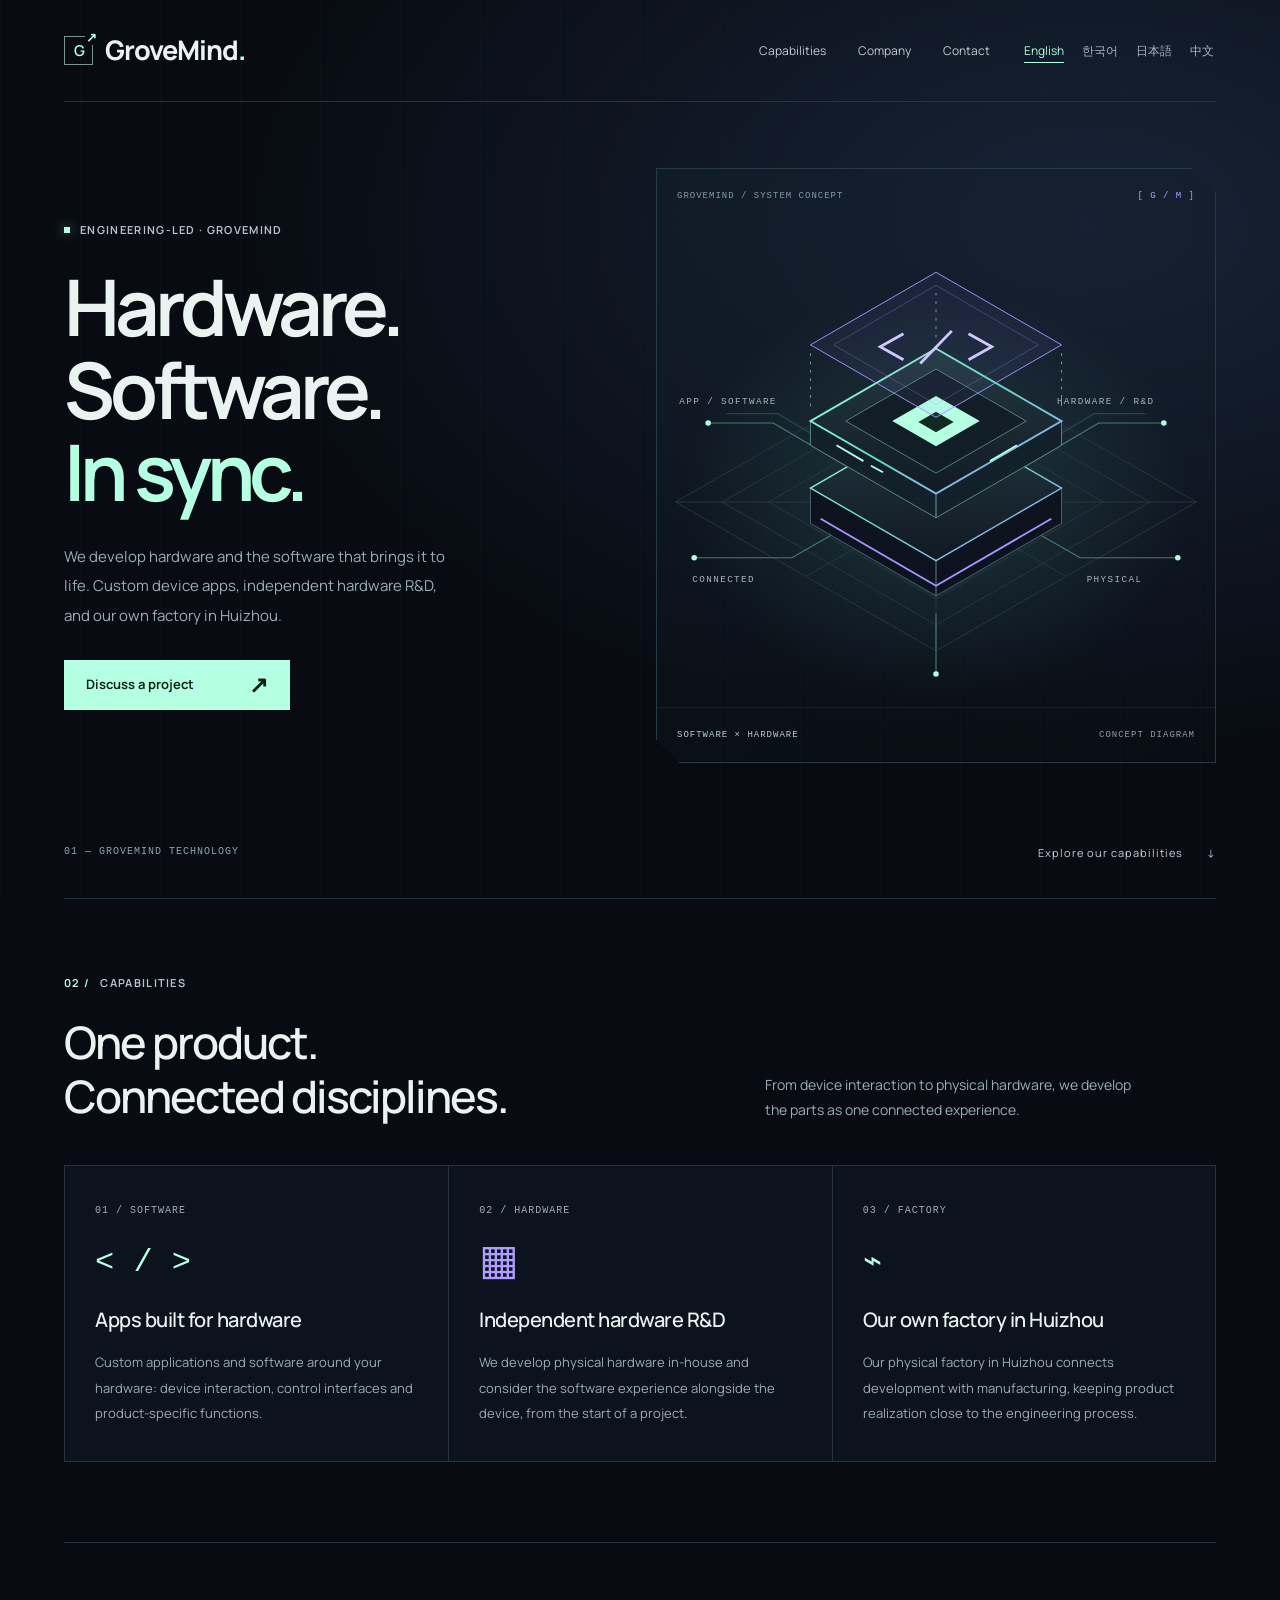
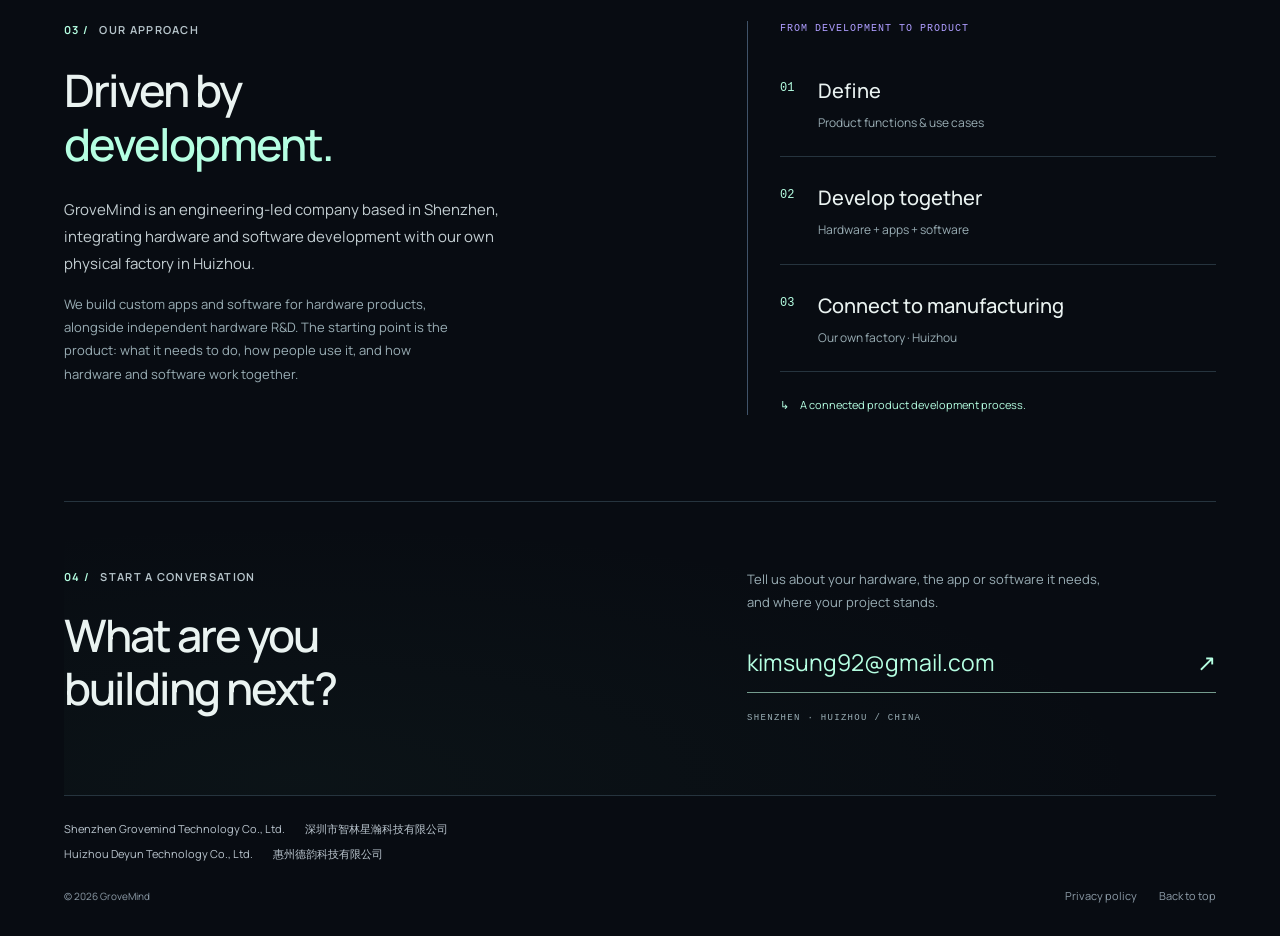
==== commit 52c0c233: "Add four-language privacy center and working contact panel" ====
--- a/index.html
+++ b/index.html
@@ -1,43 +1,16 @@
 <!doctype html>
-<html lang="en">
-<head>
-  <meta charset="utf-8">
-  <meta name="viewport" content="width=device-width, initial-scale=1">
-  <meta name="theme-color" content="#080c12">
-  <meta name="description" content="GroveMind — Shenzhen Grovemind Technology Co., Ltd. Integrated hardware and software development, custom device apps and our own factory in Huizhou. 深圳市智林星瀚科技有限公司：软硬件综合开发、硬件配套应用定制与惠州自有工厂。">
-  <meta property="og:type" content="website">
-  <meta property="og:url" content="https://grovemindlabs.com/">
-  <meta property="og:title" content="GroveMind | Hardware &amp; Software Development">
-  <meta property="og:description" content="Engineering-led hardware and software development. Shenzhen, China. Our own factory in Huizhou.">
-  <title>GroveMind | Hardware &amp; Software Development · 软硬件综合开发</title>
-  <link rel="canonical" href="https://grovemindlabs.com/">
-  <link rel="alternate" hreflang="en" href="https://grovemindlabs.com/?lang=en">
-  <link rel="alternate" hreflang="zh-CN" href="https://grovemindlabs.com/?lang=zh">
-  <link rel="alternate" hreflang="x-default" href="https://grovemindlabs.com/">
-  <link rel="icon" href="./assets/favicon.svg" type="image/svg+xml">
-  <link rel="preload" href="./assets/manrope-variable.ttf" as="font" type="font/ttf" crossorigin>
-  <script>
-    document.documentElement.classList.add('js');
-    try {
-      var selectedLanguage = new URLSearchParams(location.search).get('lang') || localStorage.getItem('grovemind-language');
-      document.documentElement.lang = selectedLanguage === 'zh' ? 'zh-CN' : 'en';
-    } catch (_) { document.documentElement.lang = 'en'; }
-  </script>
-  <link rel="stylesheet" href="./assets/home.css?v=20261109">
-</head><body>
-<a href="#main" class="skip"><span data-lang="en">Skip to content</span><span data-lang="zh" lang="zh-CN">跳至正文</span></a>
-<header class="site-header wrap">
+<html lang="en"><head><meta charset="utf-8"><meta name="viewport" content="width=device-width, initial-scale=1"><meta name="theme-color" content="#080c12"><title>GroveMind | Hardware &amp; Software Development</title><meta name="description" content="GroveMind: integrated hardware and software development, custom device apps and our own factory in Huizhou."><link rel="canonical" href="https://grovemindlabs.com/"><link rel="alternate" hreflang="en" href="https://grovemindlabs.com/?lang=en"><link rel="alternate" hreflang="ko" href="https://grovemindlabs.com/?lang=ko"><link rel="alternate" hreflang="ja" href="https://grovemindlabs.com/?lang=ja"><link rel="alternate" hreflang="zh-CN" href="https://grovemindlabs.com/?lang=zh"><link rel="icon" href="/assets/favicon.svg" type="image/svg+xml"><link rel="stylesheet" href="/assets/home.css?v=20261109b"><link rel="stylesheet" href="/assets/shared.css?v=20261109b"><script src="/assets/language-init.js?v=20261109b"></script></head><body data-titles="{&quot;en&quot;: &quot;GroveMind | Hardware &amp; Software Development&quot;, &quot;ko&quot;: &quot;GroveMind | 하드웨어·소프트웨어 통합 개발&quot;, &quot;ja&quot;: &quot;GroveMind | ハードウェア・ソフトウェア総合開発&quot;, &quot;zh&quot;: &quot;GroveMind | 软硬件综合开发&quot;}"><a class="skip" href="#main"><span data-lang="en" lang="en">Skip to content</span><span data-lang="ko" lang="ko">본문으로 건너뛰기</span><span data-lang="ja" lang="ja">本文へスキップ</span><span data-lang="zh" lang="zh-CN">跳至正文</span></a><header class="site-header wrap">
  <a class="brand" href="#" aria-label="GroveMind home"><span class="brand-symbol" aria-hidden="true">G<span>↗</span></span>GroveMind<span class="brand-dot">.</span></a>
- <nav class="nav-links" aria-label="Main navigation"><a href="#services"><span data-lang="en">Capabilities</span><span data-lang="zh" lang="zh-CN">开发能力</span></a><a href="#about"><span data-lang="en">Company</span><span data-lang="zh" lang="zh-CN">关于我们</span></a><a href="#contact"><span data-lang="en">Contact</span><span data-lang="zh" lang="zh-CN">联系</span></a></nav>
- <div class="language" role="group" aria-label="Language / 语言"><button type="button" data-set-lang="en" aria-pressed="true" lang="en">EN</button><span aria-hidden="true">/</span><button type="button" data-set-lang="zh" aria-pressed="false" lang="zh-CN">中文</button></div>
+ <nav class="nav-links" aria-label="Main navigation"><a href="#services"><span data-lang="en" lang="en">Capabilities</span><span data-lang="ko" lang="ko">개발 역량</span><span data-lang="ja" lang="ja">開発分野</span><span data-lang="zh" lang="zh-CN">开发能力</span></a><a href="#about"><span data-lang="en" lang="en">Company</span><span data-lang="ko" lang="ko">회사 소개</span><span data-lang="ja" lang="ja">会社概要</span><span data-lang="zh" lang="zh-CN">关于我们</span></a><a href="#contact"><span data-lang="en" lang="en">Contact</span><span data-lang="ko" lang="ko">문의</span><span data-lang="ja" lang="ja">お問い合わせ</span><span data-lang="zh" lang="zh-CN">联系</span></a></nav>
+ <nav class="language" aria-label="Language"><a href="?lang=en" data-set-lang="en" lang="en" aria-current="true">English</a><a href="?lang=ko" data-set-lang="ko" lang="ko" aria-current="false">한국어</a><a href="?lang=ja" data-set-lang="ja" lang="ja" aria-current="false">日本語</a><a href="?lang=zh" data-set-lang="zh" lang="zh-CN" aria-current="false">中文</a></nav>
 </header>
 <main id="main">
 <section class="hero wrap" aria-labelledby="hero-title">
  <div class="hero-copy">
-  <p class="eyebrow"><span class="signal" aria-hidden="true"></span><span data-lang="en">ENGINEERING-LED · GROVEMIND</span><span data-lang="zh" lang="zh-CN">研发驱动 · GROVEMIND</span></p>
-  <h1 id="hero-title"><span data-lang="en">Hardware.<br>Software.<br><em>In sync.</em></span><span data-lang="zh" lang="zh-CN">硬件与软件，<br><em>协同构建。</em></span></h1>
-  <p class="hero-description"><span data-lang="en">We develop hardware and the software that brings it to life. Custom device apps, independent hardware R&amp;D, and our own factory in Huizhou.</span><span data-lang="zh" lang="zh-CN">我们开发硬件，也开发让硬件发挥价值的软件。<br>定制设备 App 与软件，自主研发硬件，<br>并以惠州自有实体工厂连接开发与制造。</span></p>
-  <a class="cta" href="mailto:jinxing@grovemindlabs.com"><span data-lang="en">Discuss a project</span><span data-lang="zh" lang="zh-CN">聊聊你的项目</span><span aria-hidden="true">↗</span></a>
+  <p class="eyebrow"><span class="signal" aria-hidden="true"></span><span data-lang="en" lang="en">ENGINEERING-LED · GROVEMIND</span><span data-lang="ko" lang="ko">개발 중심 · GROVEMIND</span><span data-lang="ja" lang="ja">開発主導 · GROVEMIND</span><span data-lang="zh" lang="zh-CN">研发驱动 · GROVEMIND</span></p>
+  <h1 id="hero-title"><span data-lang="en" lang="en">Hardware.<br>Software.<br><em>In sync.</em></span><span data-lang="ko" lang="ko">하드웨어와<br>소프트웨어를<br><em>하나로.</em></span><span data-lang="ja" lang="ja">ハードウェアと<br>ソフトウェアを、<br><em>ひとつに。</em></span><span data-lang="zh" lang="zh-CN">硬件与软件，<br><em>协同构建。</em></span></h1>
+  <p class="hero-description"><span data-lang="en" lang="en">We develop hardware and the software that brings it to life. Custom device apps, independent hardware R&amp;D, and our own factory in Huizhou.</span><span data-lang="ko" lang="ko">하드웨어와 그 가치를 실현하는 소프트웨어를 개발합니다. 기기용 맞춤 앱과 소프트웨어, 자체 하드웨어 연구개발, 그리고 후이저우의 자사 공장을 통해 개발과 제조를 연결합니다.</span><span data-lang="ja" lang="ja">ハードウェアと、その価値を引き出すソフトウェアを開発。機器向けアプリ・ソフトウェアの受託開発、自社でのハードウェア研究開発、恵州の自社工場で開発と製造をつなぎます。</span><span data-lang="zh" lang="zh-CN">我们开发硬件，也开发让硬件发挥价值的软件。<br>定制设备 App 与软件，自主研发硬件，<br>并以惠州自有实体工厂连接开发与制造。</span></p>
+  <a class="cta" href="mailto:kimsung92@gmail.com" data-contact><span data-lang="en" lang="en">Discuss a project</span><span data-lang="ko" lang="ko">프로젝트 문의</span><span data-lang="ja" lang="ja">プロジェクトを相談する</span><span data-lang="zh" lang="zh-CN">聊聊你的项目</span><span aria-hidden="true">↗</span></a>
  </div>
  <div class="system-visual" role="img" aria-label="Concept illustration of connected hardware and software / 软硬件连接概念示意">
  <div class="visual-top"><span>GROVEMIND / SYSTEM CONCEPT</span><span aria-hidden="true">[ G / M ]</span></div>
@@ -54,50 +27,22 @@
  <g class="software-layer"><path d="M165 131 300 53 435 131 300 209Z" fill="#9d8aff" fill-opacity=".06" stroke="#a696ff"/><path d="M190 131 300 67 410 131 300 195Z" fill="none" stroke="#a696ff" stroke-opacity=".3"/><path d="m265 119-25 14 25 14m70-28 25 14-25 14m-18-31-34 35" fill="none" stroke="#d1c7ff" stroke-width="3"/></g>
  <g fill="#a5b7bc" font-family="monospace" font-size="10" letter-spacing="1.5"><text x="24" y="195">APP / SOFTWARE</text><text x="430" y="195">HARDWARE / R&amp;D</text><text x="38" y="386">CONNECTED</text><text x="462" y="386">PHYSICAL</text></g>
  </svg>
- <div class="visual-bottom"><span><span data-lang="en">SOFTWARE × HARDWARE</span><span data-lang="zh" lang="zh-CN">软件 × 硬件</span></span><span><span data-lang="en">CONCEPT DIAGRAM</span><span data-lang="zh" lang="zh-CN">概念示意</span></span></div>
+ <div class="visual-bottom"><span><span data-lang="en" lang="en">SOFTWARE × HARDWARE</span><span data-lang="ko" lang="ko">소프트웨어 × 하드웨어</span><span data-lang="ja" lang="ja">ソフトウェア × ハードウェア</span><span data-lang="zh" lang="zh-CN">软件 × 硬件</span></span><span><span data-lang="en" lang="en">CONCEPT DIAGRAM</span><span data-lang="ko" lang="ko">개념도</span><span data-lang="ja" lang="ja">コンセプト図</span><span data-lang="zh" lang="zh-CN">概念示意</span></span></div>
  </div>
- <div class="hero-foot"><span>01 — GROVEMIND TECHNOLOGY</span><a href="#services"><span data-lang="en">Explore our capabilities</span><span data-lang="zh" lang="zh-CN">了解开发能力</span> <span aria-hidden="true">↓</span></a></div>
+ <div class="hero-foot"><span>01 — GROVEMIND TECHNOLOGY</span><a href="#services"><span data-lang="en" lang="en">Explore our capabilities</span><span data-lang="ko" lang="ko">개발 역량 살펴보기</span><span data-lang="ja" lang="ja">開発分野を見る</span><span data-lang="zh" lang="zh-CN">了解开发能力</span> <span aria-hidden="true">↓</span></a></div>
 </section>
 <section class="capabilities wrap" id="services" aria-labelledby="services-title">
- <p class="eyebrow"><span class="index">02 /</span> <span data-lang="en">CAPABILITIES</span><span data-lang="zh" lang="zh-CN">开发能力</span></p>
- <div class="section-heading"><h2 id="services-title"><span data-lang="en">One product.<br>Connected disciplines.</span><span data-lang="zh" lang="zh-CN">围绕一个产品，<br>贯通软硬件开发。</span></h2><p><span data-lang="en">From device interaction to physical hardware, we develop the parts as one connected experience.</span><span data-lang="zh" lang="zh-CN">从设备交互到实体硬件，将应用、软件与硬件放在同一个产品目标下开发。</span></p></div>
+ <p class="eyebrow"><span class="index">02 /</span> <span data-lang="en" lang="en">CAPABILITIES</span><span data-lang="ko" lang="ko">개발 역량</span><span data-lang="ja" lang="ja">開発分野</span><span data-lang="zh" lang="zh-CN">开发能力</span></p>
+ <div class="section-heading"><h2 id="services-title"><span data-lang="en" lang="en">One product.<br>Connected disciplines.</span><span data-lang="ko" lang="ko">하나의 제품을 위해,<br>개발 분야를 연결합니다.</span><span data-lang="ja" lang="ja">ひとつの製品のために、<br>開発をつなぐ。</span><span data-lang="zh" lang="zh-CN">围绕一个产品，<br>贯通软硬件开发。</span></h2><p><span data-lang="en" lang="en">From device interaction to physical hardware, we develop the parts as one connected experience.</span><span data-lang="ko" lang="ko">기기 인터랙션부터 실물 하드웨어까지, 앱과 소프트웨어, 하드웨어를 하나의 제품 목표에 맞춰 개발합니다.</span><span data-lang="ja" lang="ja">機器とのインタラクションから実物のハードウェアまで。アプリ、ソフトウェア、ハードウェアを共通の製品目標に沿って開発します。</span><span data-lang="zh" lang="zh-CN">从设备交互到实体硬件，将应用、软件与硬件放在同一个产品目标下开发。</span></p></div>
  <div class="capability-grid">
- <article><span class="cap-number">01 / SOFTWARE</span><div class="cap-icon" aria-hidden="true">&lt; / &gt;</div><h3><span data-lang="en">Apps built for hardware</span><span data-lang="zh" lang="zh-CN">硬件配套 App 与软件</span></h3><p><span data-lang="en">Custom applications and software around your hardware: device interaction, control interfaces and product-specific functions.</span><span data-lang="zh" lang="zh-CN">围绕硬件的实际使用场景，定制 App 与软件，实现设备交互、控制界面及产品所需功能。</span></p></article>
- <article><span class="cap-number">02 / HARDWARE</span><div class="cap-icon chip-icon" aria-hidden="true">▦</div><h3><span data-lang="en">Independent hardware R&amp;D</span><span data-lang="zh" lang="zh-CN">自主硬件研发</span></h3><p><span data-lang="en">We develop physical hardware in-house and consider the software experience alongside the device, from the start of a project.</span><span data-lang="zh" lang="zh-CN">具备自主开发硬件的能力，从项目起点同步考虑硬件功能与软件体验，让设备与应用协同工作。</span></p></article>
- <article><span class="cap-number">03 / FACTORY</span><div class="cap-icon" aria-hidden="true">⌁</div><h3><span data-lang="en">Our own factory in Huizhou</span><span data-lang="zh" lang="zh-CN">惠州自有实体工厂</span></h3><p><span data-lang="en">Our physical factory in Huizhou connects development with manufacturing, keeping product realization close to the engineering process.</span><span data-lang="zh" lang="zh-CN">在惠州拥有自己的实体工厂，将开发与制造相衔接，让产品实现与研发过程紧密配合。</span></p></article>
+ <article><span class="cap-number">01 / SOFTWARE</span><div class="cap-icon" aria-hidden="true">&lt; / &gt;</div><h3><span data-lang="en" lang="en">Apps built for hardware</span><span data-lang="ko" lang="ko">하드웨어용 앱·소프트웨어</span><span data-lang="ja" lang="ja">ハードウェア向けアプリ・ソフトウェア</span><span data-lang="zh" lang="zh-CN">硬件配套 App 与软件</span></h3><p><span data-lang="en" lang="en">Custom applications and software around your hardware: device interaction, control interfaces and product-specific functions.</span><span data-lang="ko" lang="ko">하드웨어의 실제 사용 환경에 맞춰 앱과 소프트웨어를 제작합니다. 기기 인터랙션, 제어 화면 및 제품에 필요한 기능을 구현합니다.</span><span data-lang="ja" lang="ja">ハードウェアの利用シーンに合わせてアプリとソフトウェアを開発。機器との連携、操作画面、製品に必要な機能を実装します。</span><span data-lang="zh" lang="zh-CN">围绕硬件的实际使用场景，定制 App 与软件，实现设备交互、控制界面及产品所需功能。</span></p></article>
+ <article><span class="cap-number">02 / HARDWARE</span><div class="cap-icon chip-icon" aria-hidden="true">▦</div><h3><span data-lang="en" lang="en">Independent hardware R&amp;D</span><span data-lang="ko" lang="ko">자체 하드웨어 연구개발</span><span data-lang="ja" lang="ja">自社でのハードウェア研究開発</span><span data-lang="zh" lang="zh-CN">自主硬件研发</span></h3><p><span data-lang="en" lang="en">We develop physical hardware in-house and consider the software experience alongside the device, from the start of a project.</span><span data-lang="ko" lang="ko">하드웨어를 자체 개발할 수 있는 역량을 바탕으로, 프로젝트 초기부터 기기의 기능과 소프트웨어 경험을 함께 설계합니다.</span><span data-lang="ja" lang="ja">ハードウェアを自社で開発する能力を備え、プロジェクトの初期段階から機器の機能とソフトウェアの体験を一体で考えます。</span><span data-lang="zh" lang="zh-CN">具备自主开发硬件的能力，从项目起点同步考虑硬件功能与软件体验，让设备与应用协同工作。</span></p></article>
+ <article><span class="cap-number">03 / FACTORY</span><div class="cap-icon" aria-hidden="true">⌁</div><h3><span data-lang="en" lang="en">Our own factory in Huizhou</span><span data-lang="ko" lang="ko">후이저우 자사 공장</span><span data-lang="ja" lang="ja">恵州の自社工場</span><span data-lang="zh" lang="zh-CN">惠州自有实体工厂</span></h3><p><span data-lang="en" lang="en">Our physical factory in Huizhou connects development with manufacturing, keeping product realization close to the engineering process.</span><span data-lang="ko" lang="ko">후이저우에 자사 실물 공장을 보유하고 있습니다. 개발과 제조를 연결해 제품 구현과 연구개발 과정이 긴밀하게 이어지도록 합니다.</span><span data-lang="ja" lang="ja">恵州に自社の実工場を保有。開発と製造をつなぎ、製品の実現と研究開発のプロセスを密接に連携させます。</span><span data-lang="zh" lang="zh-CN">在惠州拥有自己的实体工厂，将开发与制造相衔接，让产品实现与研发过程紧密配合。</span></p></article>
  </div>
 </section>
 <section class="about wrap" id="about" aria-labelledby="about-title">
- <div class="about-intro"><p class="eyebrow"><span class="index">03 /</span> <span data-lang="en">OUR APPROACH</span><span data-lang="zh" lang="zh-CN">关于我们</span></p><h2 id="about-title"><span data-lang="en">Driven by<br><em>development.</em></span><span data-lang="zh" lang="zh-CN">以开发，<br><em>驱动产品。</em></span></h2><p><span data-lang="en">GroveMind is an engineering-led company based in Shenzhen, integrating hardware and software development with our own physical factory in Huizhou.</span><span data-lang="zh" lang="zh-CN">GroveMind 是一家位于深圳的开发驱动型企业，集软硬件综合开发与惠州自有实体工厂于一体。</span></p><p><span data-lang="en">We build custom apps and software for hardware products, alongside independent hardware R&amp;D. The starting point is the product: what it needs to do, how people use it, and how hardware and software work together.</span><span data-lang="zh" lang="zh-CN">我们为硬件产品定制 App 与软件，同时具备自主硬件研发能力。从产品要实现的功能与使用方式出发，统筹硬件、软件和两者之间的协作。</span></p></div>
- <div class="approach-diagram"><div class="diagram-label"><span data-lang="en">FROM DEVELOPMENT TO PRODUCT</span><span data-lang="zh" lang="zh-CN">从开发走向产品</span></div><ol><li><span>01</span><div><h3><span data-lang="en">Define</span><span data-lang="zh" lang="zh-CN">明确需求</span></h3><p><span data-lang="en">Product functions &amp; use cases</span><span data-lang="zh" lang="zh-CN">产品功能与使用场景</span></p></div></li><li><span>02</span><div><h3><span data-lang="en">Develop together</span><span data-lang="zh" lang="zh-CN">软硬件协同开发</span></h3><p><span data-lang="en">Hardware + apps + software</span><span data-lang="zh" lang="zh-CN">硬件 + App + 软件</span></p></div></li><li><span>03</span><div><h3><span data-lang="en">Connect to manufacturing</span><span data-lang="zh" lang="zh-CN">衔接工厂制造</span></h3><p><span data-lang="en">Our own factory · Huizhou</span><span data-lang="zh" lang="zh-CN">自有实体工厂 · 惠州</span></p></div></li></ol><div class="diagram-end"><span aria-hidden="true">↳</span> <span data-lang="en">A connected product development process.</span><span data-lang="zh" lang="zh-CN">让开发与制造围绕产品协作。</span></div></div>
+ <div class="about-intro"><p class="eyebrow"><span class="index">03 /</span> <span data-lang="en" lang="en">OUR APPROACH</span><span data-lang="ko" lang="ko">회사 소개</span><span data-lang="ja" lang="ja">私たちについて</span><span data-lang="zh" lang="zh-CN">关于我们</span></p><h2 id="about-title"><span data-lang="en" lang="en">Driven by<br><em>development.</em></span><span data-lang="ko" lang="ko">개발로<br><em>제품을 만듭니다.</em></span><span data-lang="ja" lang="ja">開発の力で、<br><em>製品をつくる。</em></span><span data-lang="zh" lang="zh-CN">以开发，<br><em>驱动产品。</em></span></h2><p><span data-lang="en" lang="en">GroveMind is an engineering-led company based in Shenzhen, integrating hardware and software development with our own physical factory in Huizhou.</span><span data-lang="ko" lang="ko">GroveMind는 선전에 기반을 둔 개발 중심 기업입니다. 하드웨어·소프트웨어 통합 개발 역량과 후이저우의 자사 공장을 갖추고 있습니다.</span><span data-lang="ja" lang="ja">GroveMind は深圳を拠点とする開発主導の企業です。ハードウェアとソフトウェアの総合開発に加え、恵州に自社工場を保有しています。</span><span data-lang="zh" lang="zh-CN">GroveMind 是一家位于深圳的开发驱动型企业，集软硬件综合开发与惠州自有实体工厂于一体。</span></p><p><span data-lang="en" lang="en">We build custom apps and software for hardware products, alongside independent hardware R&amp;D. The starting point is the product: what it needs to do, how people use it, and how hardware and software work together.</span><span data-lang="ko" lang="ko">하드웨어 제품을 위한 맞춤 앱과 소프트웨어를 제작하고 하드웨어를 자체 연구개발합니다. 제품에 필요한 기능과 사용 방식에서 출발해 하드웨어, 소프트웨어 및 두 요소의 연동을 함께 검토합니다.</span><span data-lang="ja" lang="ja">ハードウェア製品向けのアプリ・ソフトウェアを受託開発するとともに、ハードウェアの自主研究開発も行います。必要な機能と使い方を起点に、ハードウェア、ソフトウェア、両者の連携を考えます。</span><span data-lang="zh" lang="zh-CN">我们为硬件产品定制 App 与软件，同时具备自主硬件研发能力。从产品要实现的功能与使用方式出发，统筹硬件、软件和两者之间的协作。</span></p></div>
+ <div class="approach-diagram"><div class="diagram-label"><span data-lang="en" lang="en">FROM DEVELOPMENT TO PRODUCT</span><span data-lang="ko" lang="ko">개발에서 제품까지</span><span data-lang="ja" lang="ja">開発から製品へ</span><span data-lang="zh" lang="zh-CN">从开发走向产品</span></div><ol><li><span>01</span><div><h3><span data-lang="en" lang="en">Define</span><span data-lang="ko" lang="ko">요구사항 정의</span><span data-lang="ja" lang="ja">要件の整理</span><span data-lang="zh" lang="zh-CN">明确需求</span></h3><p><span data-lang="en" lang="en">Product functions &amp; use cases</span><span data-lang="ko" lang="ko">제품 기능과 사용 환경</span><span data-lang="ja" lang="ja">製品の機能と利用シーン</span><span data-lang="zh" lang="zh-CN">产品功能与使用场景</span></p></div></li><li><span>02</span><div><h3><span data-lang="en" lang="en">Develop together</span><span data-lang="ko" lang="ko">하드웨어·소프트웨어 공동 개발</span><span data-lang="ja" lang="ja">ハードウェアとソフトウェアの連携開発</span><span data-lang="zh" lang="zh-CN">软硬件协同开发</span></h3><p><span data-lang="en" lang="en">Hardware + apps + software</span><span data-lang="ko" lang="ko">하드웨어 + 앱 + 소프트웨어</span><span data-lang="ja" lang="ja">ハードウェア + アプリ + ソフトウェア</span><span data-lang="zh" lang="zh-CN">硬件 + App + 软件</span></p></div></li><li><span>03</span><div><h3><span data-lang="en" lang="en">Connect to manufacturing</span><span data-lang="ko" lang="ko">공장 제조와 연계</span><span data-lang="ja" lang="ja">工場での製造につなぐ</span><span data-lang="zh" lang="zh-CN">衔接工厂制造</span></h3><p><span data-lang="en" lang="en">Our own factory · Huizhou</span><span data-lang="ko" lang="ko">자사 공장 · 후이저우</span><span data-lang="ja" lang="ja">自社工場 · 恵州</span><span data-lang="zh" lang="zh-CN">自有实体工厂 · 惠州</span></p></div></li></ol><div class="diagram-end"><span aria-hidden="true">↳</span> <span data-lang="en" lang="en">A connected product development process.</span><span data-lang="ko" lang="ko">제품을 중심으로 개발과 제조를 연결합니다.</span><span data-lang="ja" lang="ja">製品を中心に、開発と製造を連携させます。</span><span data-lang="zh" lang="zh-CN">让开发与制造围绕产品协作。</span></div></div>
 </section>
-<section class="contact wrap" id="contact" aria-labelledby="contact-title"><div><p class="eyebrow"><span class="index">04 /</span> <span data-lang="en">START A CONVERSATION</span><span data-lang="zh" lang="zh-CN">项目沟通</span></p><h2 id="contact-title"><span data-lang="en">What are you<br>building next?</span><span data-lang="zh" lang="zh-CN">下一个产品，<br>一起开发。</span></h2></div><div class="contact-copy"><p><span data-lang="en">Tell us about your hardware, the app or software it needs, and where your project stands.</span><span data-lang="zh" lang="zh-CN">欢迎介绍你的硬件产品、需要配套的 App 或软件，以及目前的项目进度。</span></p><a class="contact-mail" href="mailto:jinxing@grovemindlabs.com">jinxing@grovemindlabs.com <span aria-hidden="true">↗</span></a><p class="contact-location">SHENZHEN · HUIZHOU / CHINA</p></div></section>
-</main>
-  <footer class="site-footer wrap">
-    <div class="footer-identity"><span class="company-name" lang="en">Shenzhen Grovemind Technology Co., Ltd.</span><span lang="zh-CN">深圳市智林星瀚科技有限公司</span></div>
-    <address class="footer-address"><span data-lang="en">Room 903, Block C, Building 2, Manjinghua Yunzhu Garden (Phase 1), Shapu Community, Songgang Subdistrict, Bao'an District, Shenzhen, Guangdong, China · 518105</span><span data-lang="zh" lang="zh-CN">中国广东省深圳市宝安区松岗街道沙浦社区满京华云著花园（一期）2号楼C座903 · 518105</span></address>
-    <div class="footer-bottom"><p>© 2026 GroveMind</p><div class="footer-links"><a href="./privacy.html" data-privacy-link><span data-lang="en">Website privacy</span><span data-lang="zh" lang="zh-CN">网站隐私说明</span></a><a href="./lumiscene/privacy.html" data-privacy-link><span data-lang="en">LUMISCENE privacy policy</span><span data-lang="zh" lang="zh-CN">LUMISCENE 隐私政策</span></a><a href="#"><span data-lang="en">Back to top</span><span data-lang="zh" lang="zh-CN">返回顶部</span></a></div></div>
-  </footer>
-  <script>
-    (function () {
-      var buttons = document.querySelectorAll('[data-set-lang]');
-      function setLanguage(language, persist) {
-        var isChinese = language === 'zh';
-        document.documentElement.lang = isChinese ? 'zh-CN' : 'en';
-        document.title = isChinese ? 'GroveMind | 软硬件综合开发 · 深圳市智林星瀚科技有限公司' : 'GroveMind | Hardware & Software Development';
-        buttons.forEach(function (button) { button.setAttribute('aria-pressed', String(button.dataset.setLang === language)); });
-        if (persist) {
-          try { localStorage.setItem('grovemind-language', language); } catch (_) {}
-          var url = new URL(location.href); url.searchParams.set('lang', language);
-          history.replaceState(null, '', url.pathname + url.search + url.hash);
-        }
-        document.querySelectorAll('[data-privacy-link]').forEach(function (link) {
-          var privacyURL = new URL(link.href); privacyURL.searchParams.set('lang', language); link.href = privacyURL.href;
-        });
-      }
-      buttons.forEach(function (button) { button.addEventListener('click', function () { setLanguage(button.dataset.setLang, true); }); });
-      setLanguage(document.documentElement.lang === 'zh-CN' ? 'zh' : 'en', false);
-    })();
-  </script>
-</body>
-</html>
+<section class="contact wrap" id="contact" aria-labelledby="contact-title"><div><p class="eyebrow"><span class="index">04 /</span> <span data-lang="en" lang="en">START A CONVERSATION</span><span data-lang="ko" lang="ko">프로젝트 문의</span><span data-lang="ja" lang="ja">プロジェクトのご相談</span><span data-lang="zh" lang="zh-CN">项目沟通</span></p><h2 id="contact-title"><span data-lang="en" lang="en">What are you<br>building next?</span><span data-lang="ko" lang="ko">다음 제품을,<br>함께 개발합니다.</span><span data-lang="ja" lang="ja">次の製品を、<br>ともにつくる。</span><span data-lang="zh" lang="zh-CN">下一个产品，<br>一起开发。</span></h2></div><div class="contact-copy"><p><span data-lang="en" lang="en">Tell us about your hardware, the app or software it needs, and where your project stands.</span><span data-lang="ko" lang="ko">하드웨어 제품, 필요한 앱 또는 소프트웨어, 현재 프로젝트 진행 상황을 알려 주세요.</span><span data-lang="ja" lang="ja">ハードウェア製品、必要なアプリやソフトウェア、現在のプロジェクトの状況をお聞かせください。</span><span data-lang="zh" lang="zh-CN">欢迎介绍你的硬件产品、需要配套的 App 或软件，以及目前的项目进度。</span></p><a class="contact-mail" href="mailto:kimsung92@gmail.com" data-contact>kimsung92@gmail.com <span aria-hidden="true">↗</span></a><p class="contact-location">SHENZHEN · HUIZHOU / CHINA</p></div></section>
+</main><footer class="site-footer wrap"><div class="footer-identity"><span lang="en">Shenzhen Grovemind Technology Co., Ltd.</span><span lang="zh-CN">深圳市智林星瀚科技有限公司</span></div><div class="footer-identity secondary-company"><span lang="en">Huizhou Deyun Technology Co., Ltd.</span><span lang="zh-CN">惠州德韵科技有限公司</span></div><div class="footer-bottom"><p>© 2026 GroveMind</p><div class="footer-links"><a href="/privacy/" data-locale-link><span data-lang="en" lang="en">Privacy policy</span><span data-lang="ko" lang="ko">개인정보 처리방침</span><span data-lang="ja" lang="ja">プライバシーポリシー</span><span data-lang="zh" lang="zh-CN">隐私政策</span></a><a href="#main"><span data-lang="en" lang="en">Back to top</span><span data-lang="ko" lang="ko">맨 위로</span><span data-lang="ja" lang="ja">ページ上部へ</span><span data-lang="zh" lang="zh-CN">返回顶部</span></a></div></div></footer><dialog class="contact-dialog" aria-labelledby="contact-dialog-title"><div class="dialog-top"><h2 id="contact-dialog-title"><span data-lang="en" lang="en">Get in touch</span><span data-lang="ko" lang="ko">문의하기</span><span data-lang="ja" lang="ja">お問い合わせ</span><span data-lang="zh" lang="zh-CN">联系沟通</span></h2><button type="button" data-close-contact aria-label="Close / 닫기 / 閉じる / 关闭">×</button></div><p><span data-lang="en" lang="en">Choose how you would like to contact us.</span><span data-lang="ko" lang="ko">원하시는 연락 방법을 선택해 주세요.</span><span data-lang="ja" lang="ja">ご希望の連絡方法をお選びください。</span><span data-lang="zh" lang="zh-CN">选择方便的方式联系我们。</span></p><input class="email-value" type="text" readonly value="kimsung92@gmail.com" aria-label="Email address"><div class="contact-actions"><button type="button" data-copy-email><span data-lang="en" lang="en">Copy email address</span><span data-lang="ko" lang="ko">이메일 주소 복사</span><span data-lang="ja" lang="ja">メールアドレスをコピー</span><span data-lang="zh" lang="zh-CN">复制邮箱</span></button><a href="mailto:kimsung92@gmail.com"><span data-lang="en" lang="en">Open email app</span><span data-lang="ko" lang="ko">메일 앱 열기</span><span data-lang="ja" lang="ja">メールアプリを開く</span><span data-lang="zh" lang="zh-CN">打开邮件应用</span> ↗</a><a href="https://mail.google.com/mail/?view=cm&amp;fs=1&amp;to=kimsung92%40gmail.com" target="_blank" rel="noopener noreferrer"><span data-lang="en" lang="en">Compose in Gmail</span><span data-lang="ko" lang="ko">Gmail에서 작성</span><span data-lang="ja" lang="ja">Gmail で作成</span><span data-lang="zh" lang="zh-CN">在 Gmail 写信</span> ↗</a></div><p class="contact-feedback" role="status" aria-live="polite"></p><p class="dialog-note"><span data-lang="en" lang="en">If no email app opens, copy the address or use Gmail. Gmail may ask you to sign in.</span><span data-lang="ko" lang="ko">메일 앱이 열리지 않으면 주소를 복사하거나 Gmail을 이용해 주세요. Gmail 로그인이 필요할 수 있습니다.</span><span data-lang="ja" lang="ja">メールアプリが開かない場合は、アドレスをコピーするか Gmail をご利用ください。Gmail へのログインが必要な場合があります。</span><span data-lang="zh" lang="zh-CN">如果邮件应用没有打开，请复制邮箱或使用 Gmail；Gmail 可能需要先登录。</span></p></dialog><script src="/assets/site.js?v=20261109b"></script></body></html>
--- a/assets/shared.css
+++ b/assets/shared.css
@@ -0,0 +1,10 @@
+/* Shared four-language navigation, contact panel and privacy layouts. */
+html.js[lang=en] [data-lang]:not([data-lang=en]),html.js[lang=ko] [data-lang]:not([data-lang=ko]),html.js[lang=ja] [data-lang]:not([data-lang=ja]),html.js[lang=zh-CN] [data-lang]:not([data-lang=zh]){display:none!important}
+.language{gap:14px;flex-shrink:0}.language a{display:inline-flex;align-items:center;min-height:44px;padding:4px 2px;font-size:12px;text-decoration:none;color:#a6b7c1;white-space:nowrap}.language a[aria-current=true]{color:var(--mint);text-decoration:underline;text-underline-offset:7px}.language a:hover{color:var(--mint)}
+.site-header{gap:32px}.secondary-company{margin-top:5px}.footer-identity{font-size:11px}.hero h1 [lang=ko],.hero h1 [lang=ja]{font-size:.78em;letter-spacing:-.045em;line-height:1.27;display:inline-block}.section-heading h2 [lang=ko],.section-heading h2 [lang=ja],.about h2 [lang=ko],.about h2 [lang=ja],.contact h2 [lang=ko],.contact h2 [lang=ja]{font-size:.9em;line-height:1.45;display:inline-block}html[lang=ko] body{word-break:keep-all;overflow-wrap:break-word}html[lang=ja] body{line-break:strict}.capability-grid h3{overflow-wrap:break-word}.site-footer a{font-size:11px}
+.contact-dialog{color:var(--ink);background:#101923;border:1px solid #567969;box-shadow:0 0 70px #60d7bc20;width:min(540px,calc(100% - 32px));max-height:calc(100dvh - 36px);overflow-y:auto;padding:25px;word-break:normal}.contact-dialog::backdrop{background:#03080bd9;backdrop-filter:blur(5px)}.dialog-top{display:flex;justify-content:space-between;align-items:center;gap:20px;margin-bottom:14px}.dialog-top h2{font-size:25px;line-height:1.4}.dialog-top button{border:1px solid var(--line);background:transparent;color:var(--ink);font-size:25px;width:44px;height:44px;flex:none;cursor:pointer}.contact-dialog p{font-size:14px;color:var(--muted)}.email-value{width:100%;border:1px solid #46625e;color:var(--mint);background:#080e15;padding:14px 12px;font:16px Manrope,sans-serif;margin-block:20px}.email-value:focus-visible{outline:2px solid var(--mint)}.contact-actions{display:grid;grid-template-columns:1fr;gap:10px}.contact-actions button,.contact-actions a{font:600 14px/1.6 Manrope,"PingFang SC",sans-serif;border:1px solid #57726b;min-height:46px;padding:10px 14px;cursor:pointer;text-decoration:none;text-align:center;color:var(--mint);background:transparent}.contact-actions button{color:#0c251d;background:var(--mint);border-color:var(--mint)}.contact-actions a:hover{background:#20352f}.contact-dialog .contact-feedback{min-height:25px;color:var(--mint);margin-top:12px;font-size:13px}.contact-dialog .dialog-note{font-size:12px;line-height:1.8;margin-top:6px}
+.policy-page{padding-block:58px 70px}.policy-hero{border-bottom:1px solid var(--line);padding-bottom:35px;margin-bottom:38px}.policy-hero .eyebrow{color:var(--mint);margin-bottom:22px}.policy-hero h1{font-size:clamp(36px,5vw,65px);font-weight:600;letter-spacing:-.045em;line-height:1.25;max-width:20ch;overflow-wrap:break-word}.policy-date{color:var(--muted);font-size:12px;margin-top:20px}.policy-intro{font-size:16px;color:#b3c5ca;max-width:75ch;margin-top:20px;line-height:1.95}.policy-layout{display:grid;grid-template-columns:225px minmax(0,1fr);gap:70px}.contents{position:sticky;top:30px;align-self:start;border-left:1px solid #4e6f65;padding-left:20px}.contents h2{font-size:13px;color:var(--mint);font-weight:500;margin-bottom:12px}.contents ol{list-style:none;padding:0;margin:0}.contents a{font-size:12px;line-height:1.6;color:var(--muted);display:block;min-height:40px;padding-block:10px;text-decoration:none}.contents a:hover{color:var(--mint)}.body-copy{min-width:0;max-width:850px}.body-copy section{padding-bottom:30px;scroll-margin-top:25px}.body-copy section+section{border-top:1px solid var(--line);padding-top:30px}.body-copy h2{font-size:25px;line-height:1.5;font-weight:550;margin-bottom:16px;letter-spacing:-.02em}.body-copy h3{font-size:18px;font-weight:550;line-height:1.5;margin:24px 0 10px}.body-copy p,.body-copy li{font-size:15px;line-height:1.95;color:#afbec7;overflow-wrap:break-word}.body-copy p+p{margin-top:16px}.body-copy ul{padding-left:22px;margin-block:14px}.body-copy li+li{margin-top:12px}.body-copy strong{color:#e0eceb;font-weight:600}.body-copy a{color:var(--mint);overflow-wrap:anywhere}.product-policy-link{display:flex;justify-content:space-between;align-items:center;gap:20px;text-decoration:none;border:1px solid #496b66;background:#101e27;padding:22px;margin-block:18px;min-height:80px}.product-policy-link strong{display:block;font-size:23px;color:var(--mint)}.product-policy-link small{font-size:13px;color:var(--muted)}.product-policy-link:hover{background:#152932}.product-policy-link>span:last-child{font-size:25px}.policy-page .contact-email{display:inline-flex;align-items:center;min-height:44px}
+@media(max-width:1050px){.site-header{gap:20px}.nav-links{gap:18px}.language{gap:10px}.brand{font-size:24px}.policy-layout{gap:38px;grid-template-columns:190px minmax(0,1fr)}}
+@media(max-width:900px){.site-header{flex-wrap:wrap;gap:2px 20px;justify-content:space-between;padding-block:18px 8px}.language{margin-left:auto}.nav-links{order:3;width:100%;margin-left:0;margin-top:4px}.policy-layout{grid-template-columns:1fr;gap:30px}.contents{position:static;padding:0 0 22px;border-left:0;border-bottom:1px solid var(--line)}.contents ol{display:grid;grid-template-columns:1fr 1fr;gap:0 20px}.policy-page{padding-top:38px}.policy-hero{margin-bottom:26px}}
+@media(max-width:520px){.brand{font-size:22px}.brand-symbol{display:none}.language{gap:9px}.language a{font-size:11px}.site-header{gap:0 10px}.policy-hero h1{font-size:36px}.policy-intro{font-size:14px}.policy-layout{gap:24px}.contents ol{grid-template-columns:1fr}.contents a{min-height:44px}.body-copy h2{font-size:22px}.body-copy p,.body-copy li{font-size:14px;line-height:2}.product-policy-link{padding:18px}.footer-identity{display:block;font-size:10px}.footer-identity span{display:block}.secondary-company{margin-top:10px}.contact-dialog{padding:20px}.hero h1 [lang=ko],.hero h1 [lang=ja]{font-size:.7em}}
+@media print{body{background:white!important;color:#111!important}body::before,.language,.skip,.nav-links,.contact-dialog,.contents,.footer-links{display:none!important}.policy-layout{display:block}.wrap{width:100%}.body-copy p,.body-copy li,.policy-date,.policy-intro{color:#222!important}.body-copy strong,.body-copy a,.policy-hero .eyebrow{color:#111!important}.policy-hero h1{font-size:30pt}.body-copy h2,.body-copy h3{break-after:avoid}p,li{orphans:3;widows:3}}
